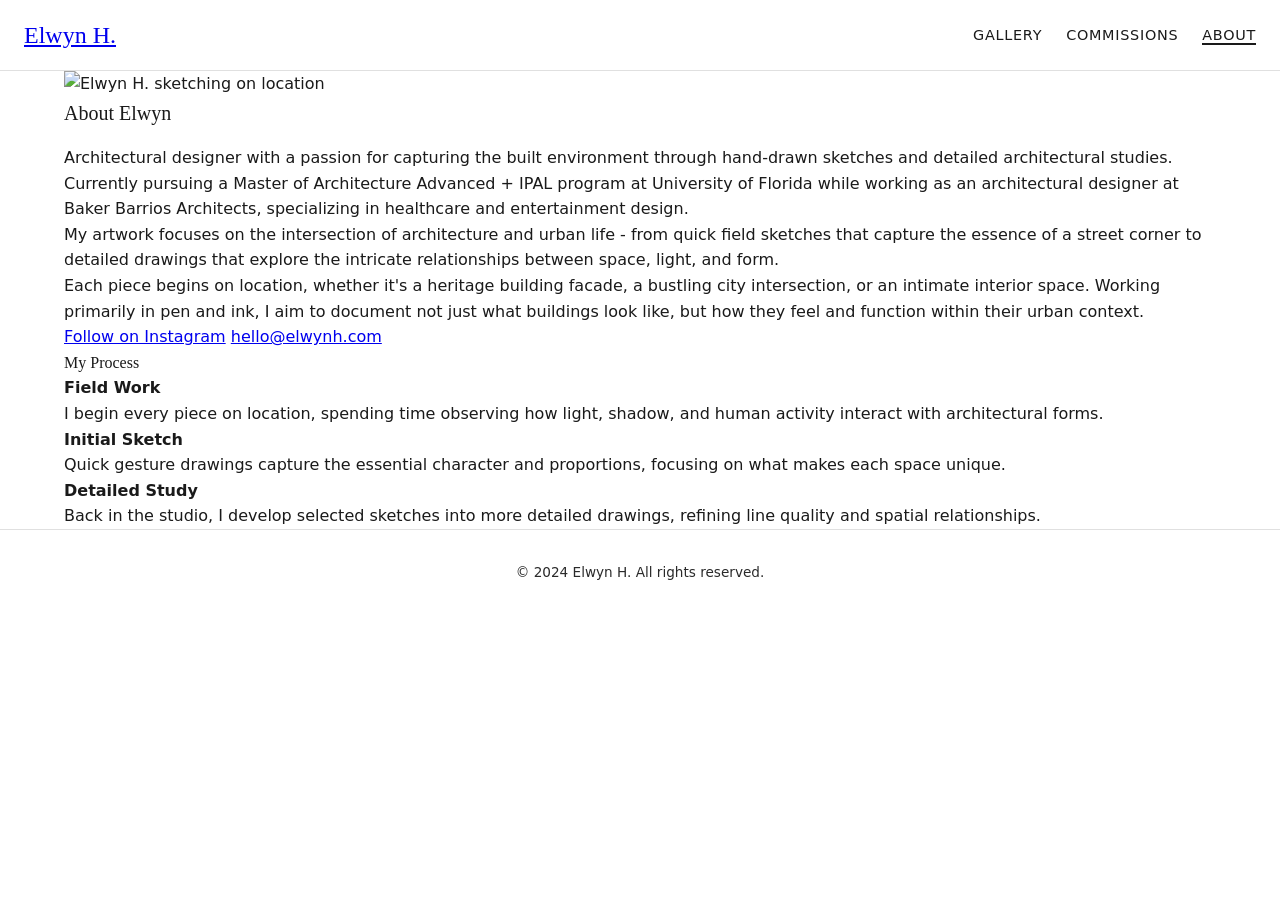
==== about.html @ 4ac6585b "Create about.html" ====
<!DOCTYPE html>
<html lang="en">
<head>
    <meta charset="UTF-8">
    <meta name="viewport" content="width=device-width, initial-scale=1.0">
    <title>About - Elwyn H.</title>
    <meta name="description" content="Architectural designer and artist specializing in field sketches and detailed architectural drawings.">
    <link rel="stylesheet" href="css/style.css">
</head>
<body>
    <header>
        <nav>
            <div class="nav-container">
                <div class="logo">
                    <h1><a href="index.html">Elwyn H.</a></h1>
                </div>
                <ul class="nav-menu">
                    <li><a href="index.html">Gallery</a></li>
                    <li><a href="commissions.html">Commissions</a></li>
                    <li><a href="about.html" class="active">About</a></li>
                </ul>
            </div>
        </nav>
    </header>

    <main>
        <section class="about-hero">
            <div class="about-content">
                <div class="about-image">
                    <img src="images/profile/elwyn-profile.jpg" alt="Elwyn H. sketching on location" loading="lazy">
                </div>
                <div class="about-text">
                    <h2>About Elwyn</h2>
                    <p class="intro">Architectural designer with a passion for capturing the built environment through hand-drawn sketches and detailed architectural studies.</p>
                    
                    <p>Currently pursuing a Master of Architecture Advanced + IPAL program at University of Florida while working as an architectural designer at Baker Barrios Architects, specializing in healthcare and entertainment design.</p>
                    
                    <p>My artwork focuses on the intersection of architecture and urban life - from quick field sketches that capture the essence of a street corner to detailed drawings that explore the intricate relationships between space, light, and form.</p>
                    
                    <p>Each piece begins on location, whether it's a heritage building facade, a bustling city intersection, or an intimate interior space. Working primarily in pen and ink, I aim to document not just what buildings look like, but how they feel and function within their urban context.</p>
                    
                    <div class="social-links">
                        <a href="https://instagram.com/elwynh" target="_blank" rel="noopener">Follow on Instagram</a>
                        <a href="mailto:hello@elwynh.com">hello@elwynh.com</a>
                    </div>
                </div>
            </div>
        </section>

        <section class="process-section">
            <div class="process-container">
                <h3>My Process</h3>
                <div class="process-grid">
                    <div class="process-item">
                        <h4>Field Work</h4>
                        <p>I begin every piece on location, spending time observing how light, shadow, and human activity interact with architectural forms.</p>
                    </div>
                    <div class="process-item">
                        <h4>Initial Sketch</h4>
                        <p>Quick gesture drawings capture the essential character and proportions, focusing on what makes each space unique.</p>
                    </div>
                    <div class="process-item">
                        <h4>Detailed Study</h4>
                        <p>Back in the studio, I develop selected sketches into more detailed drawings, refining line quality and spatial relationships.</p>
                    </div>
                </div>
            </div>
        </section>
    </main>

    <footer>
        <p>&copy; 2024 Elwyn H. All rights reserved.</p>
    </footer>
</body>
</html>
---- css/style.css ----
/* Reset and Base Styles */
* {
    margin: 0;
    padding: 0;
    box-sizing: border-box;
}

:root {
    --primary-black: #1a1a1a;
    --soft-black: #2a2a2a;
    --light-gray: #f8f8f8;
    --border-gray: #e0e0e0;
    
    --font-primary: -apple-system, BlinkMacSystemFont, 'Segoe UI', system-ui, sans-serif;
    --font-serif: Georgia, 'Times New Roman', serif;
    
    --spacing-sm: 1rem;
    --spacing-md: 1.5rem;
    --spacing-lg: 2rem;
    --spacing-xl: 3rem;
}

body {
    font-family: var(--font-primary);
    line-height: 1.6;
    color: var(--primary-black);
    background: white;
}

/* Typography */
h1, h2, h3 {
    font-family: var(--font-serif);
    font-weight: normal;
}

h1 { font-size: 1.5rem; }
h2 { font-size: 1.25rem; margin-bottom: var(--spacing-sm); }
h3 { font-size: 1rem; }

/* Navigation */
.nav-container {
    display: flex;
    justify-content: space-between;
    align-items: center;
    padding: var(--spacing-sm) var(--spacing-md);
    border-bottom: 1px solid var(--border-gray);
}

.nav-menu {
    display: flex;
    list-style: none;
    gap: var(--spacing-md);
}

.nav-menu a {
    text-decoration: none;
    color: var(--primary-black);
    font-size: 0.9rem;
    text-transform: uppercase;
    letter-spacing: 0.05em;
}

.nav-menu a:hover,
.nav-menu a.active {
    border-bottom: 2px solid var(--primary-black);
}

/* Layout */
main {
    max-width: 1200px;
    margin: 0 auto;
    padding: 0 var(--spacing-md);
}

.hero {
    text-align: center;
    padding: var(--spacing-xl) 0;
    border-bottom: 1px solid var(--border-gray);
}

/* Gallery */
.gallery {
    padding: var(--spacing-xl) 0;
}

.artwork-grid {
    display: grid;
    grid-template-columns: 1fr;
    gap: var(--spacing-xl);
}

.artwork-item {
    border: 1px solid var(--border-gray);
    overflow: hidden;
}

.artwork-item img {
    width: 100%;
    height: 300px;
    object-fit: cover;
    display: block;
}

.artwork-details {
    padding: var(--spacing-md);
}

.artwork-type {
    color: var(--soft-black);
    font-size: 0.85rem;
    text-transform: uppercase;
    margin-bottom: var(--spacing-sm);
}

.pricing {
    display: flex;
    gap: var(--spacing-sm);
    margin-top: var(--spacing-md);
}

/* Buttons */
.btn-primary, .btn-secondary {
    padding: 0.5rem var(--spacing-sm);
    border: 2px solid var(--primary-black);
    background: white;
    color: var(--primary-black);
    font-size: 0.85rem;
    cursor: pointer;
    font-family: inherit;
}

.btn-primary:hover {
    background: var(--primary-black);
    color: white;
}

.btn-secondary {
    border-color: var(--soft-black);
    color: var(--soft-black);
}

/* Footer */
footer {
    border-top: 1px solid var(--border-gray);
    padding: var(--spacing-lg);
    text-align: center;
    color: var(--soft-black);
    font-size: 0.85rem;
}

/* Mobile Responsive */
@media (min-width: 768px) {
    .artwork-grid {
        grid-template-columns: repeat(2, 1fr);
    }
}

@media (min-width: 1024px) {
    .artwork-grid {
        grid-template-columns: repeat(3, 1fr);
    }
}
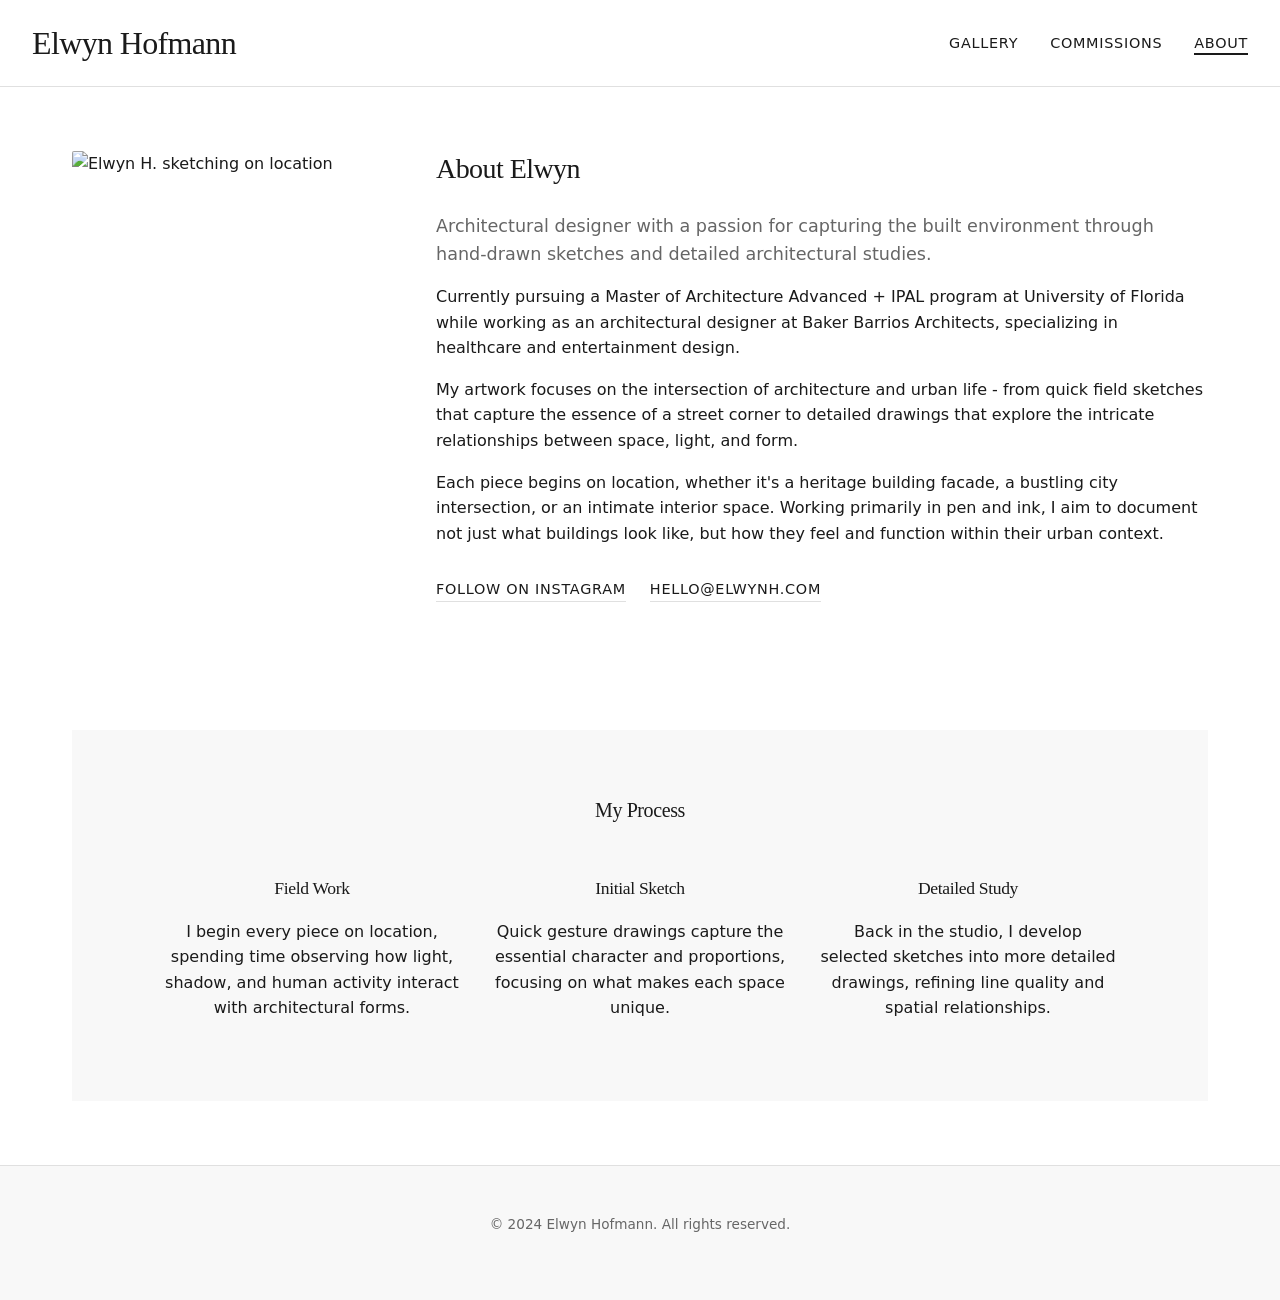
==== commit 32eb6115: "Update about.html" ====
--- a/about.html
+++ b/about.html
@@ -3,7 +3,7 @@
 <head>
     <meta charset="UTF-8">
     <meta name="viewport" content="width=device-width, initial-scale=1.0">
-    <title>About - Elwyn H.</title>
+    <title>About - Elwyn Hofmann</title>
     <meta name="description" content="Architectural designer and artist specializing in field sketches and detailed architectural drawings.">
     <link rel="stylesheet" href="css/style.css">
 </head>
@@ -12,7 +12,7 @@
         <nav>
             <div class="nav-container">
                 <div class="logo">
-                    <h1><a href="index.html">Elwyn H.</a></h1>
+                    <h1><a href="index.html">Elwyn Hofmann</a></h1>
                 </div>
                 <ul class="nav-menu">
                     <li><a href="index.html">Gallery</a></li>
@@ -69,7 +69,7 @@
     </main>
 
     <footer>
-        <p>&copy; 2024 Elwyn H. All rights reserved.</p>
+        <p>&copy; 2024 Elwyn Hofmann. All rights reserved.</p>
     </footer>
 </body>
 </html>
--- a/css/style.css
+++ b/css/style.css
@@ -8,16 +8,25 @@
 :root {
     --primary-black: #1a1a1a;
     --soft-black: #2a2a2a;
+    --medium-gray: #666;
     --light-gray: #f8f8f8;
     --border-gray: #e0e0e0;
+    --accent-hover: #333;
     
     --font-primary: -apple-system, BlinkMacSystemFont, 'Segoe UI', system-ui, sans-serif;
     --font-serif: Georgia, 'Times New Roman', serif;
     
+    --spacing-xs: 0.5rem;
     --spacing-sm: 1rem;
     --spacing-md: 1.5rem;
     --spacing-lg: 2rem;
     --spacing-xl: 3rem;
+    --spacing-xxl: 4rem;
+    
+    --border-radius: 2px;
+    --transition: all 0.2s ease;
+    --shadow: 0 4px 20px rgba(0,0,0,0.1);
+    --shadow-hover: 0 8px 30px rgba(0,0,0,0.15);
 }
 
 body {
@@ -28,14 +37,26 @@
 }
 
 /* Typography */
-h1, h2, h3 {
+h1, h2, h3, h4 {
     font-family: var(--font-serif);
     font-weight: normal;
-}
-
-h1 { font-size: 1.5rem; }
-h2 { font-size: 1.25rem; margin-bottom: var(--spacing-sm); }
-h3 { font-size: 1rem; }
+    letter-spacing: -0.02em;
+}
+
+h1 { font-size: 1.75rem; line-height: 1.2; }
+h2 { font-size: 1.5rem; margin-bottom: var(--spacing-md); line-height: 1.3; }
+h3 { font-size: 1.25rem; margin-bottom: var(--spacing-sm); }
+h4 { font-size: 1.1rem; margin-bottom: var(--spacing-xs); }
+
+p {
+    margin-bottom: var(--spacing-sm);
+}
+
+.intro {
+    font-size: 1.1rem;
+    color: var(--medium-gray);
+    font-weight: 400;
+}
 
 /* Navigation */
 .nav-container {
@@ -44,12 +65,18 @@
     align-items: center;
     padding: var(--spacing-sm) var(--spacing-md);
     border-bottom: 1px solid var(--border-gray);
+    background: white;
+}
+
+.logo a {
+    text-decoration: none;
+    color: var(--primary-black);
 }
 
 .nav-menu {
     display: flex;
     list-style: none;
-    gap: var(--spacing-md);
+    gap: var(--spacing-lg);
 }
 
 .nav-menu a {
@@ -58,11 +85,14 @@
     font-size: 0.9rem;
     text-transform: uppercase;
     letter-spacing: 0.05em;
+    transition: var(--transition);
+    border-bottom: 2px solid transparent;
+    padding-bottom: 2px;
 }
 
 .nav-menu a:hover,
 .nav-menu a.active {
-    border-bottom: 2px solid var(--primary-black);
+    border-bottom-color: var(--primary-black);
 }
 
 /* Layout */
@@ -72,15 +102,23 @@
     padding: 0 var(--spacing-md);
 }
 
-.hero {
+/* Hero Sections */
+.hero, .page-hero {
     text-align: center;
-    padding: var(--spacing-xl) 0;
+    padding: var(--spacing-xxl) 0;
     border-bottom: 1px solid var(--border-gray);
+}
+
+.hero p, .page-hero p {
+    color: var(--medium-gray);
+    max-width: 600px;
+    margin: var(--spacing-md) auto 0;
+    font-size: 1.05rem;
 }
 
 /* Gallery */
 .gallery {
-    padding: var(--spacing-xl) 0;
+    padding: var(--spacing-xxl) 0;
 }
 
 .artwork-grid {
@@ -91,7 +129,15 @@
 
 .artwork-item {
     border: 1px solid var(--border-gray);
+    border-radius: var(--border-radius);
     overflow: hidden;
+    transition: var(--transition);
+    background: white;
+}
+
+.artwork-item:hover {
+    box-shadow: var(--shadow-hover);
+    transform: translateY(-2px);
 }
 
 .artwork-item img {
@@ -106,9 +152,10 @@
 }
 
 .artwork-type {
-    color: var(--soft-black);
+    color: var(--medium-gray);
     font-size: 0.85rem;
     text-transform: uppercase;
+    letter-spacing: 0.05em;
     margin-bottom: var(--spacing-sm);
 }
 
@@ -118,15 +165,251 @@
     margin-top: var(--spacing-md);
 }
 
+/* About Page */
+.about-hero {
+    padding: var(--spacing-xxl) 0;
+}
+
+.about-content {
+    display: grid;
+    gap: var(--spacing-xl);
+    align-items: start;
+}
+
+.about-image img {
+    width: 100%;
+    height: 400px;
+    object-fit: cover;
+    border-radius: var(--border-radius);
+}
+
+.social-links {
+    margin-top: var(--spacing-lg);
+    display: flex;
+    gap: var(--spacing-md);
+}
+
+.social-links a {
+    color: var(--primary-black);
+    text-decoration: none;
+    font-size: 0.9rem;
+    text-transform: uppercase;
+    letter-spacing: 0.05em;
+    border-bottom: 1px solid var(--border-gray);
+    transition: var(--transition);
+}
+
+.social-links a:hover {
+    border-bottom-color: var(--primary-black);
+}
+
+/* Process Section */
+.process-section {
+    padding: var(--spacing-xxl) 0;
+    background: var(--light-gray);
+    margin-top: var(--spacing-xxl);
+}
+
+.process-container {
+    max-width: 1000px;
+    margin: 0 auto;
+    padding: 0 var(--spacing-md);
+    text-align: center;
+}
+
+.process-grid {
+    display: grid;
+    gap: var(--spacing-lg);
+    margin-top: var(--spacing-xl);
+}
+
+.process-item h4 {
+    color: var(--primary-black);
+    margin-bottom: var(--spacing-sm);
+}
+
+/* Services Section */
+.services-section {
+    padding: var(--spacing-xxl) 0;
+}
+
+.services-grid {
+    display: grid;
+    gap: var(--spacing-xl);
+    margin-top: var(--spacing-xl);
+}
+
+.service-card {
+    border: 1px solid var(--border-gray);
+    border-radius: var(--border-radius);
+    padding: var(--spacing-lg);
+    transition: var(--transition);
+}
+
+.service-card:hover {
+    box-shadow: var(--shadow);
+}
+
+.service-description {
+    color: var(--medium-gray);
+    margin-bottom: var(--spacing-md);
+}
+
+.service-features {
+    list-style: none;
+    margin: var(--spacing-md) 0;
+}
+
+.service-features li {
+    padding: var(--spacing-xs) 0;
+    color: var(--medium-gray);
+    font-size: 0.9rem;
+}
+
+.service-features li::before {
+    content: "•";
+    color: var(--primary-black);
+    margin-right: var(--spacing-xs);
+}
+
+.price-range {
+    font-size: 1.1rem;
+    font-weight: 600;
+    color: var(--primary-black);
+    margin-top: var(--spacing-md);
+}
+
+/* Timeline */
+.process-timeline {
+    padding: var(--spacing-xxl) 0;
+    background: var(--light-gray);
+}
+
+.process-timeline h3 {
+    text-align: center;
+    margin-bottom: var(--spacing-xl);
+}
+
+.timeline {
+    max-width: 800px;
+    margin: 0 auto;
+}
+
+.timeline-item {
+    display: grid;
+    grid-template-columns: auto 1fr;
+    gap: var(--spacing-md);
+    margin-bottom: var(--spacing-lg);
+}
+
+.timeline-number {
+    width: 40px;
+    height: 40px;
+    background: var(--primary-black);
+    color: white;
+    border-radius: 50%;
+    display: flex;
+    align-items: center;
+    justify-content: center;
+    font-weight: 600;
+    flex-shrink: 0;
+}
+
+.timeline-content h4 {
+    margin-bottom: var(--spacing-xs);
+}
+
+.timeline-content p {
+    color: var(--medium-gray);
+    margin: 0;
+}
+
+/* Forms */
+.commission-form-section {
+    padding: var(--spacing-xxl) 0;
+}
+
+.form-container {
+    max-width: 600px;
+    margin: 0 auto;
+}
+
+.commission-form {
+    margin-top: var(--spacing-xl);
+}
+
+.form-row {
+    display: grid;
+    gap: var(--spacing-md);
+}
+
+.form-group {
+    margin-bottom: var(--spacing-md);
+}
+
+.form-group label {
+    display: block;
+    margin-bottom: var(--spacing-xs);
+    font-weight: 500;
+    color: var(--primary-black);
+    font-size: 0.9rem;
+    text-transform: uppercase;
+    letter-spacing: 0.05em;
+}
+
+.form-group input,
+.form-group select,
+.form-group textarea {
+    width: 100%;
+    padding: var(--spacing-sm);
+    border: 1px solid var(--border-gray);
+    border-radius: var(--border-radius);
+    font-family: inherit;
+    font-size: 1rem;
+    transition: var(--transition);
+}
+
+.form-group input:focus,
+.form-group select:focus,
+.form-group textarea:focus {
+    outline: none;
+    border-color: var(--primary-black);
+}
+
+.form-group textarea {
+    resize: vertical;
+    min-height: 120px;
+}
+
+.success-message {
+    background: var(--light-gray);
+    padding: var(--spacing-lg);
+    border-radius: var(--border-radius);
+    border: 1px solid var(--border-gray);
+    text-align: center;
+}
+
+.success-message h3 {
+    color: var(--primary-black);
+    margin-bottom: var(--spacing-sm);
+}
+
 /* Buttons */
 .btn-primary, .btn-secondary {
-    padding: 0.5rem var(--spacing-sm);
+    padding: var(--spacing-sm) var(--spacing-md);
     border: 2px solid var(--primary-black);
     background: white;
     color: var(--primary-black);
     font-size: 0.85rem;
+    text-transform: uppercase;
+    letter-spacing: 0.05em;
     cursor: pointer;
+    transition: var(--transition);
     font-family: inherit;
+    border-radius: var(--border-radius);
+    text-decoration: none;
+    display: inline-block;
+    text-align: center;
 }
 
 .btn-primary:hover {
@@ -135,28 +418,92 @@
 }
 
 .btn-secondary {
-    border-color: var(--soft-black);
-    color: var(--soft-black);
+    border-color: var(--medium-gray);
+    color: var(--medium-gray);
+}
+
+.btn-secondary:hover {
+    background: var(--medium-gray);
+    color: white;
+}
+
+.btn-large {
+    padding: var(--spacing-md) var(--spacing-lg);
+    font-size: 0.9rem;
+    width: 100%;
+    margin-top: var(--spacing-md);
 }
 
 /* Footer */
 footer {
     border-top: 1px solid var(--border-gray);
-    padding: var(--spacing-lg);
+    padding: var(--spacing-xl) var(--spacing-md);
     text-align: center;
-    color: var(--soft-black);
+    color: var(--medium-gray);
     font-size: 0.85rem;
-}
-
-/* Mobile Responsive */
+    background: var(--light-gray);
+    margin-top: var(--spacing-xxl);
+}
+
+/* Mobile Navigation */
+@media (max-width: 767px) {
+    .nav-menu {
+        gap: var(--spacing-md);
+    }
+    
+    .nav-menu a {
+        font-size: 0.8rem;
+    }
+    
+    h1 { font-size: 1.5rem; }
+    h2 { font-size: 1.25rem; }
+}
+
+/* Tablet and Desktop */
 @media (min-width: 768px) {
+    .nav-container {
+        padding: var(--spacing-md) var(--spacing-lg);
+    }
+    
+    main {
+        padding: 0 var(--spacing-lg);
+    }
+    
     .artwork-grid {
         grid-template-columns: repeat(2, 1fr);
     }
+    
+    .about-content {
+        grid-template-columns: 300px 1fr;
+        gap: var(--spacing-xxl);
+    }
+    
+    .services-grid {
+        grid-template-columns: repeat(2, 1fr);
+    }
+    
+    .process-grid {
+        grid-template-columns: repeat(3, 1fr);
+    }
+    
+    .form-row {
+        grid-template-columns: 1fr 1fr;
+    }
+    
+    h1 { font-size: 2rem; }
+    h2 { font-size: 1.75rem; }
 }
 
 @media (min-width: 1024px) {
     .artwork-grid {
         grid-template-columns: repeat(3, 1fr);
     }
-}
+    
+    .services-grid {
+        grid-template-columns: repeat(3, 1fr);
+    }
+    
+    .artwork-item img {
+        height: 350px;
+    }
+}
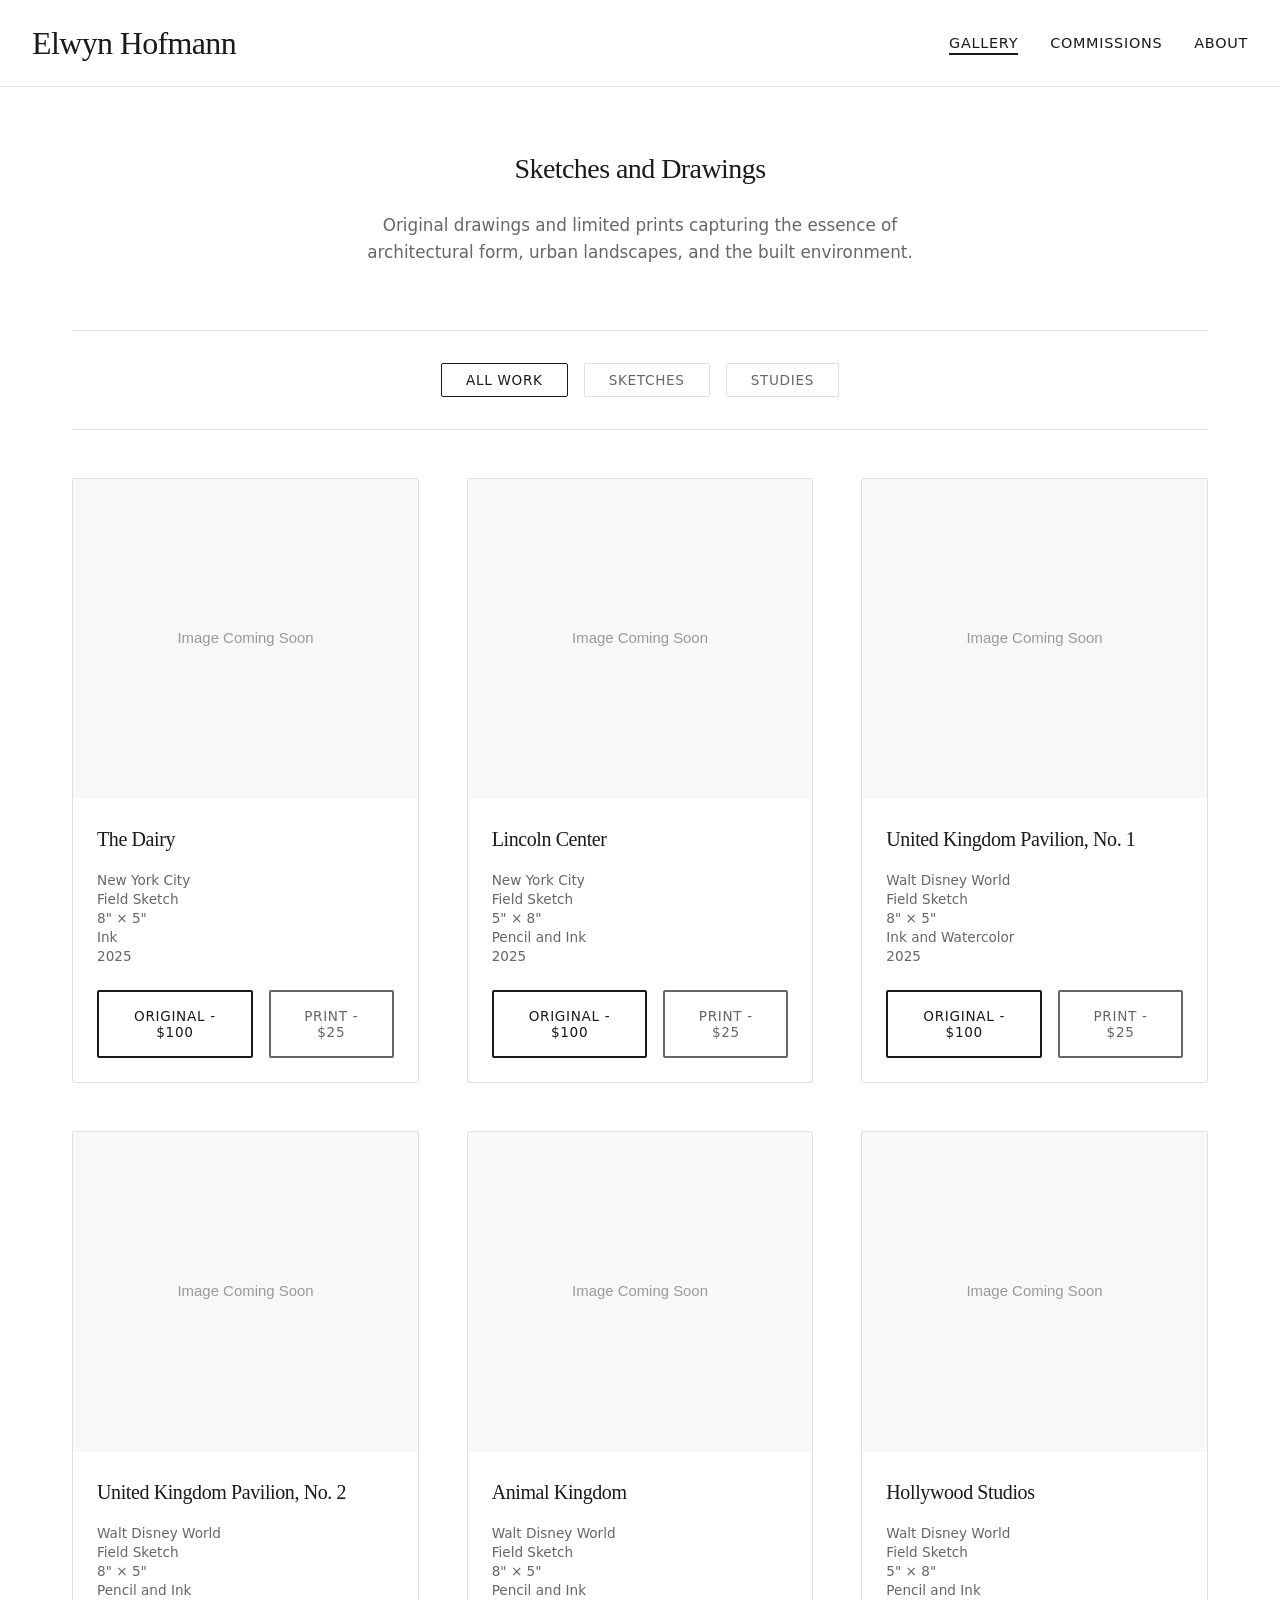
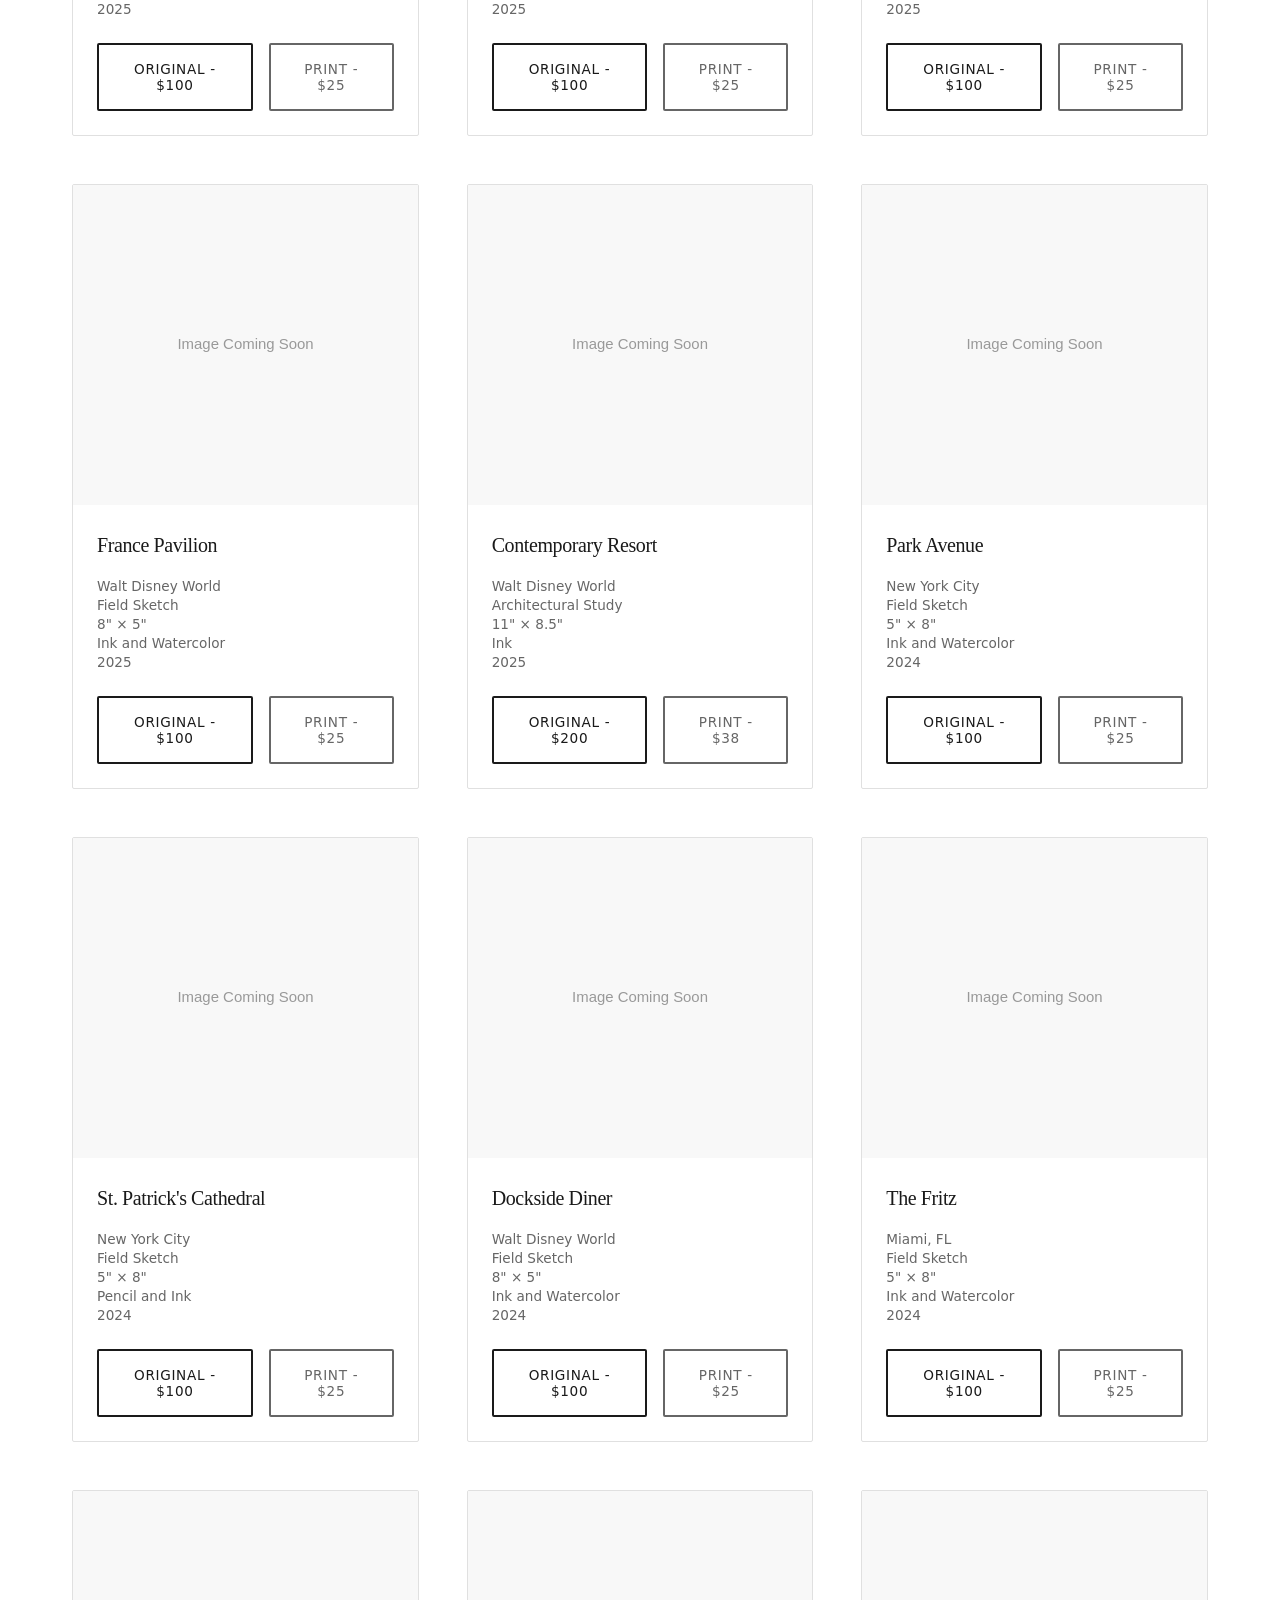
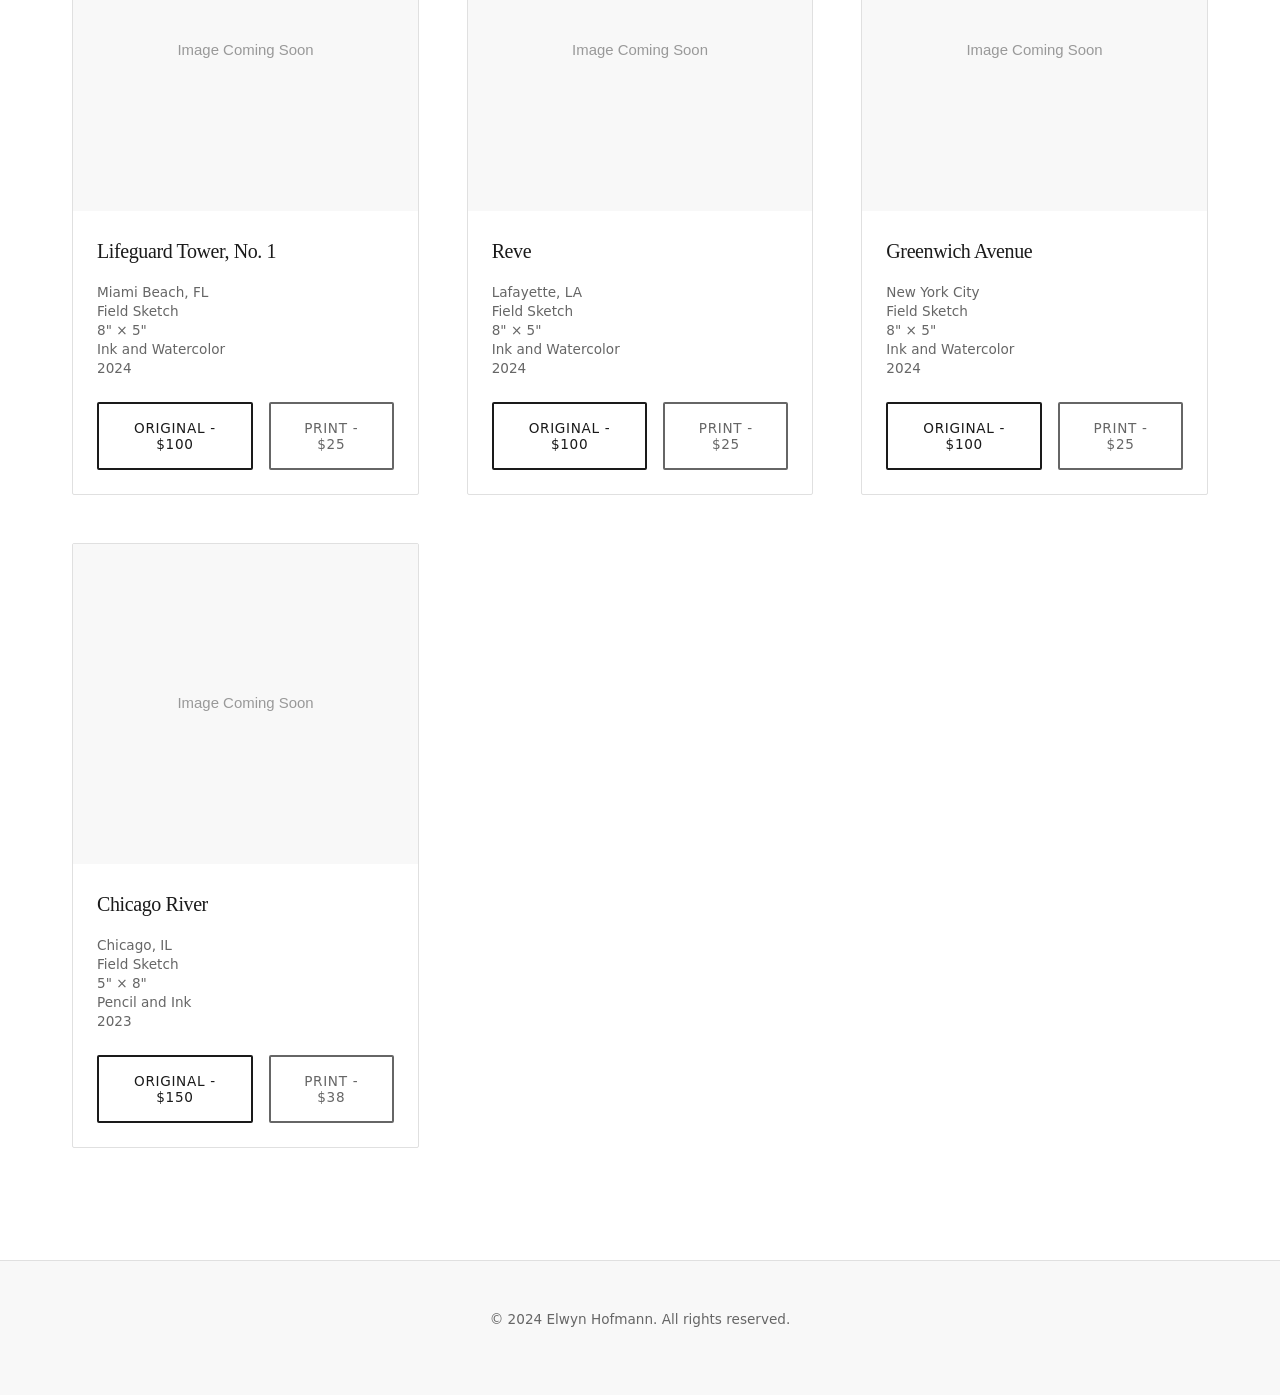
==== commit d5f20d0c: "Update about.html" ====
--- a/about.html
+++ b/about.html
@@ -3,8 +3,8 @@
 <head>
     <meta charset="UTF-8">
     <meta name="viewport" content="width=device-width, initial-scale=1.0">
-    <title>About - Elwyn Hofmann</title>
-    <meta name="description" content="Architectural designer and artist specializing in field sketches and detailed architectural drawings.">
+    <title>Elwyn Hofmann - Architectural Art & Sketches</title>
+    <meta name="description" content="Original architectural sketches and detailed drawings. Field sketches, commissioned work, and limited prints.">
     <link rel="stylesheet" href="css/style.css">
 </head>
 <body>
@@ -15,53 +15,449 @@
                     <h1><a href="index.html">Elwyn Hofmann</a></h1>
                 </div>
                 <ul class="nav-menu">
-                    <li><a href="index.html">Gallery</a></li>
+                    <li><a href="index.html" class="active">Gallery</a></li>
                     <li><a href="commissions.html">Commissions</a></li>
-                    <li><a href="about.html" class="active">About</a></li>
+                    <li><a href="about.html">About</a></li>
                 </ul>
             </div>
         </nav>
     </header>
 
     <main>
-        <section class="about-hero">
-            <div class="about-content">
-                <div class="about-image">
-                    <img src="images/profile/elwyn-profile.jpg" alt="Elwyn H. sketching on location" loading="lazy">
-                </div>
-                <div class="about-text">
-                    <h2>About Elwyn</h2>
-                    <p class="intro">Architectural designer with a passion for capturing the built environment through hand-drawn sketches and detailed architectural studies.</p>
-                    
-                    <p>Currently pursuing a Master of Architecture Advanced + IPAL program at University of Florida while working as an architectural designer at Baker Barrios Architects, specializing in healthcare and entertainment design.</p>
-                    
-                    <p>My artwork focuses on the intersection of architecture and urban life - from quick field sketches that capture the essence of a street corner to detailed drawings that explore the intricate relationships between space, light, and form.</p>
-                    
-                    <p>Each piece begins on location, whether it's a heritage building facade, a bustling city intersection, or an intimate interior space. Working primarily in pen and ink, I aim to document not just what buildings look like, but how they feel and function within their urban context.</p>
-                    
-                    <div class="social-links">
-                        <a href="https://instagram.com/elwynh" target="_blank" rel="noopener">Follow on Instagram</a>
-                        <a href="mailto:hello@elwynh.com">hello@elwynh.com</a>
-                    </div>
-                </div>
+        <section class="hero">
+            <h2>Sketches and Drawings</h2>
+            <p>Original drawings and limited prints capturing the essence of architectural form, urban landscapes, and the built environment.</p>
+        </section>
+
+        <section class="gallery-filters">
+            <div class="filter-controls">
+                <button class="filter-btn active" data-filter="all">All Work</button>
+                <button class="filter-btn" data-filter="sketches">Sketches</button>
+                <button class="filter-btn" data-filter="studies">Studies</button>
             </div>
         </section>
 
-        <section class="process-section">
-            <div class="process-container">
-                <h3>My Process</h3>
-                <div class="process-grid">
-                    <div class="process-item">
-                        <h4>Field Work</h4>
-                        <p>I begin every piece on location, spending time observing how light, shadow, and human activity interact with architectural forms.</p>
-                    </div>
-                    <div class="process-item">
-                        <h4>Initial Sketch</h4>
-                        <p>Quick gesture drawings capture the essential character and proportions, focusing on what makes each space unique.</p>
-                    </div>
-                    <div class="process-item">
-                        <h4>Detailed Study</h4>
-                        <p>Back in the studio, I develop selected sketches into more detailed drawings, refining line quality and spatial relationships.</p>
+        <section class="gallery">
+            <div class="artwork-grid">
+                <!-- 2025 ARTWORK (MOST RECENT) -->
+                
+                <!-- The Dairy -->
+                <div class="artwork-item" data-category="sketches">
+                    <div class="image-container">
+                        <img src="images/artwork/thumbs/the-dairy-thumb.jpg" 
+                             alt="The Dairy building sketch from New York City" 
+                             loading="lazy" 
+                             data-title="The Dairy" 
+                             data-info="New York City • Field Sketch • 8&quot; × 5&quot; • Ink • 2025"
+                             data-full-image="images/artwork/full/the-dairy-full.jpg">
+                    </div>
+                    <div class="artwork-details">
+                        <div class="artwork-header">
+                            <h3>The Dairy</h3>
+                        </div>
+                        <p class="artwork-info">New York City<br>Field Sketch<br>8" × 5"<br>Ink<br>2025</p>
+                        <div class="pricing">
+                            <button class="btn-primary" data-price-id="price_dairy_original" data-amount="10000">
+                                Original - $100
+                            </button>
+                            <button class="btn-secondary" data-price-id="price_dairy_print" data-amount="2500">
+                                Print - $25
+                            </button>
+                        </div>
+                    </div>
+                </div>
+
+                <!-- Lincoln Center -->
+                <div class="artwork-item" data-category="sketches">
+                    <div class="image-container">
+                        <img src="images/artwork/thumbs/lincoln-center-thumb.jpg" 
+                             alt="Lincoln Center architectural sketch from New York City" 
+                             loading="lazy" 
+                             data-title="Lincoln Center" 
+                             data-info="New York City • Field Sketch • 5&quot; × 8&quot; • Pencil and Ink • 2025"
+                             data-full-image="images/artwork/full/lincoln-center-full.jpg">
+                    </div>
+                    <div class="artwork-details">
+                        <div class="artwork-header">
+                            <h3>Lincoln Center</h3>
+                        </div>
+                        <p class="artwork-info">New York City<br>Field Sketch<br>5" × 8"<br>Pencil and Ink<br>2025</p>
+                        <div class="pricing">
+                            <button class="btn-primary" data-price-id="price_lincoln_original" data-amount="10000">
+                                Original - $100
+                            </button>
+                            <button class="btn-secondary" data-price-id="price_lincoln_print" data-amount="2500">
+                                Print - $25
+                            </button>
+                        </div>
+                    </div>
+                </div>
+
+                <!-- United Kingdom Pavilion, No. 1 -->
+                <div class="artwork-item" data-category="sketches">
+                    <div class="image-container">
+                        <img src="images/artwork/thumbs/uk-pavilion-1-thumb.jpg" 
+                             alt="United Kingdom Pavilion sketch No. 1 from Walt Disney World EPCOT" 
+                             loading="lazy" 
+                             data-title="United Kingdom Pavilion, No. 1" 
+                             data-info="Walt Disney World • Field Sketch • 8&quot; × 5&quot; • Ink and Watercolor • 2025"
+                             data-full-image="images/artwork/full/uk-pavilion-1-full.jpg">
+                    </div>
+                    <div class="artwork-details">
+                        <div class="artwork-header">
+                            <h3>United Kingdom Pavilion, No. 1</h3>
+                        </div>
+                        <p class="artwork-info">Walt Disney World<br>Field Sketch<br>8" × 5"<br>Ink and Watercolor<br>2025</p>
+                        <div class="pricing">
+                            <button class="btn-primary" data-price-id="price_uk1_original" data-amount="10000">
+                                Original - $100
+                            </button>
+                            <button class="btn-secondary" data-price-id="price_uk1_print" data-amount="2500">
+                                Print - $25
+                            </button>
+                        </div>
+                    </div>
+                </div>
+
+                <!-- United Kingdom Pavilion, No. 2 -->
+                <div class="artwork-item" data-category="sketches">
+                    <div class="image-container">
+                        <img src="images/artwork/thumbs/uk-pavilion-2-thumb.jpg" 
+                             alt="United Kingdom Pavilion sketch No. 2 from Walt Disney World EPCOT" 
+                             loading="lazy" 
+                             data-title="United Kingdom Pavilion, No. 2" 
+                             data-info="Walt Disney World • Field Sketch • 8&quot; × 5&quot; • Pencil and Ink • 2025"
+                             data-full-image="images/artwork/full/uk-pavilion-2-full.jpg">
+                    </div>
+                    <div class="artwork-details">
+                        <div class="artwork-header">
+                            <h3>United Kingdom Pavilion, No. 2</h3>
+                        </div>
+                        <p class="artwork-info">Walt Disney World<br>Field Sketch<br>8" × 5"<br>Pencil and Ink<br>2025</p>
+                        <div class="pricing">
+                            <button class="btn-primary" data-price-id="price_uk2_original" data-amount="10000">
+                                Original - $100
+                            </button>
+                            <button class="btn-secondary" data-price-id="price_uk2_print" data-amount="2500">
+                                Print - $25
+                            </button>
+                        </div>
+                    </div>
+                </div>
+
+                <!-- Animal Kingdom -->
+                <div class="artwork-item" data-category="sketches">
+                    <div class="image-container">
+                        <img src="images/artwork/thumbs/animal-kingdom-thumb.jpg" 
+                             alt="Animal Kingdom sketch from Walt Disney World" 
+                             loading="lazy" 
+                             data-title="Animal Kingdom" 
+                             data-info="Walt Disney World • Field Sketch • 8&quot; × 5&quot; • Pencil and Ink • 2025"
+                             data-full-image="images/artwork/full/animal-kingdom-full.jpg">
+                    </div>
+                    <div class="artwork-details">
+                        <div class="artwork-header">
+                            <h3>Animal Kingdom</h3>
+                        </div>
+                        <p class="artwork-info">Walt Disney World<br>Field Sketch<br>8" × 5"<br>Pencil and Ink<br>2025</p>
+                        <div class="pricing">
+                            <button class="btn-primary" data-price-id="price_animal_kingdom_original" data-amount="10000">
+                                Original - $100
+                            </button>
+                            <button class="btn-secondary" data-price-id="price_animal_kingdom_print" data-amount="2500">
+                                Print - $25
+                            </button>
+                        </div>
+                    </div>
+                </div>
+
+                <!-- Hollywood Studios -->
+                <div class="artwork-item" data-category="sketches">
+                    <div class="image-container">
+                        <img src="images/artwork/thumbs/hollywood-studios-thumb.jpg" 
+                             alt="Hollywood Studios sketch from Walt Disney World" 
+                             loading="lazy" 
+                             data-title="Hollywood Studios" 
+                             data-info="Walt Disney World • Field Sketch • 5&quot; × 8&quot; • Pencil and Ink • 2025"
+                             data-full-image="images/artwork/full/hollywood-studios-full.jpg">
+                    </div>
+                    <div class="artwork-details">
+                        <div class="artwork-header">
+                            <h3>Hollywood Studios</h3>
+                        </div>
+                        <p class="artwork-info">Walt Disney World<br>Field Sketch<br>5" × 8"<br>Pencil and Ink<br>2025</p>
+                        <div class="pricing">
+                            <button class="btn-primary" data-price-id="price_hollywood_original" data-amount="10000">
+                                Original - $100
+                            </button>
+                            <button class="btn-secondary" data-price-id="price_hollywood_print" data-amount="2500">
+                                Print - $25
+                            </button>
+                        </div>
+                    </div>
+                </div>
+
+                <!-- France Pavilion -->
+                <div class="artwork-item" data-category="sketches">
+                    <div class="image-container">
+                        <img src="images/artwork/thumbs/france-pavilion-thumb.jpg" 
+                             alt="France Pavilion sketch from Walt Disney World EPCOT" 
+                             loading="lazy" 
+                             data-title="France Pavilion" 
+                             data-info="Walt Disney World • Field Sketch • 8&quot; × 5&quot; • Ink and Watercolor • 2025"
+                             data-full-image="images/artwork/full/france-pavilion-full.jpg">
+                    </div>
+                    <div class="artwork-details">
+                        <div class="artwork-header">
+                            <h3>France Pavilion</h3>
+                        </div>
+                        <p class="artwork-info">Walt Disney World<br>Field Sketch<br>8" × 5"<br>Ink and Watercolor<br>2025</p>
+                        <div class="pricing">
+                            <button class="btn-primary" data-price-id="price_france_original" data-amount="10000">
+                                Original - $100
+                            </button>
+                            <button class="btn-secondary" data-price-id="price_france_print" data-amount="2500">
+                                Print - $25
+                            </button>
+                        </div>
+                    </div>
+                </div>
+
+                <!-- Contemporary Resort -->
+                <div class="artwork-item" data-category="studies">
+                    <div class="image-container">
+                        <img src="images/artwork/thumbs/contemporary-resort-thumb.jpg" 
+                             alt="Contemporary Resort architectural study from Walt Disney World" 
+                             loading="lazy" 
+                             data-title="Contemporary Resort" 
+                             data-info="Walt Disney World • Architectural Study • 11&quot; × 8.5&quot; • Ink • 2025"
+                             data-full-image="images/artwork/full/contemporary-resort-full.jpg">
+                    </div>
+                    <div class="artwork-details">
+                        <div class="artwork-header">
+                            <h3>Contemporary Resort</h3>
+                        </div>
+                        <p class="artwork-info">Walt Disney World<br>Architectural Study<br>11" × 8.5"<br>Ink<br>2025</p>
+                        <div class="pricing">
+                            <button class="btn-primary" data-price-id="price_contemporary_original" data-amount="20000">
+                                Original - $200
+                            </button>
+                            <button class="btn-secondary" data-price-id="price_contemporary_print" data-amount="3800">
+                                Print - $38
+                            </button>
+                        </div>
+                    </div>
+                </div>
+
+                <!-- 2024 ARTWORK -->
+                
+                <!-- Park Avenue -->
+                <div class="artwork-item" data-category="sketches">
+                    <div class="image-container">
+                        <img src="images/artwork/thumbs/park-avenue-thumb.jpg" 
+                             alt="Park Avenue street scene sketch from New York City" 
+                             loading="lazy" 
+                             data-title="Park Avenue" 
+                             data-info="New York City • Field Sketch • 5&quot; × 8&quot; • Ink and Watercolor • 2024"
+                             data-full-image="images/artwork/full/park-avenue-full.jpg">
+                    </div>
+                    <div class="artwork-details">
+                        <div class="artwork-header">
+                            <h3>Park Avenue</h3>
+                        </div>
+                        <p class="artwork-info">New York City<br>Field Sketch<br>5" × 8"<br>Ink and Watercolor<br>2024</p>
+                        <div class="pricing">
+                            <button class="btn-primary" data-price-id="price_park_avenue_original" data-amount="10000">
+                                Original - $100
+                            </button>
+                            <button class="btn-secondary" data-price-id="price_park_avenue_print" data-amount="2500">
+                                Print - $25
+                            </button>
+                        </div>
+                    </div>
+                </div>
+
+                <!-- St. Patrick's Cathedral -->
+                <div class="artwork-item" data-category="sketches">
+                    <div class="image-container">
+                        <img src="images/artwork/thumbs/st-patricks-cathedral-thumb.jpg" 
+                             alt="St. Patrick's Cathedral sketch from New York City" 
+                             loading="lazy" 
+                             data-title="St. Patrick's Cathedral" 
+                             data-info="New York City • Field Sketch • 5&quot; × 8&quot; • Pencil and Ink • 2024"
+                             data-full-image="images/artwork/full/st-patricks-cathedral-full.jpg">
+                    </div>
+                    <div class="artwork-details">
+                        <div class="artwork-header">
+                            <h3>St. Patrick's Cathedral</h3>
+                        </div>
+                        <p class="artwork-info">New York City<br>Field Sketch<br>5" × 8"<br>Pencil and Ink<br>2024</p>
+                        <div class="pricing">
+                            <button class="btn-primary" data-price-id="price_st_patricks_original" data-amount="10000">
+                                Original - $100
+                            </button>
+                            <button class="btn-secondary" data-price-id="price_st_patricks_print" data-amount="2500">
+                                Print - $25
+                            </button>
+                        </div>
+                    </div>
+                </div>
+
+                <!-- Dockside Diner -->
+                <div class="artwork-item" data-category="sketches">
+                    <div class="image-container">
+                        <img src="images/artwork/thumbs/dockside-diner-thumb.jpg" 
+                             alt="Dockside Diner sketch from Walt Disney World" 
+                             loading="lazy" 
+                             data-title="Dockside Diner" 
+                             data-info="Walt Disney World • Field Sketch • 8&quot; × 5&quot; • Ink and Watercolor • 2024"
+                             data-full-image="images/artwork/full/dockside-diner-full.jpg">
+                    </div>
+                    <div class="artwork-details">
+                        <div class="artwork-header">
+                            <h3>Dockside Diner</h3>
+                        </div>
+                        <p class="artwork-info">Walt Disney World<br>Field Sketch<br>8" × 5"<br>Ink and Watercolor<br>2024</p>
+                        <div class="pricing">
+                            <button class="btn-primary" data-price-id="price_dockside_original" data-amount="10000">
+                                Original - $100
+                            </button>
+                            <button class="btn-secondary" data-price-id="price_dockside_print" data-amount="2500">
+                                Print - $25
+                            </button>
+                        </div>
+                    </div>
+                </div>
+
+                <!-- The Fritz -->
+                <div class="artwork-item" data-category="sketches">
+                    <div class="image-container">
+                        <img src="images/artwork/thumbs/the-fritz-thumb.jpg" 
+                             alt="The Fritz building sketch from Miami, Florida" 
+                             loading="lazy" 
+                             data-title="The Fritz" 
+                             data-info="Miami, FL • Field Sketch • 5&quot; × 8&quot; • Ink and Watercolor • 2024"
+                             data-full-image="images/artwork/full/the-fritz-full.jpg">
+                    </div>
+                    <div class="artwork-details">
+                        <div class="artwork-header">
+                            <h3>The Fritz</h3>
+                        </div>
+                        <p class="artwork-info">Miami, FL<br>Field Sketch<br>5" × 8"<br>Ink and Watercolor<br>2024</p>
+                        <div class="pricing">
+                            <button class="btn-primary" data-price-id="price_fritz_original" data-amount="10000">
+                                Original - $100
+                            </button>
+                            <button class="btn-secondary" data-price-id="price_fritz_print" data-amount="2500">
+                                Print - $25
+                            </button>
+                        </div>
+                    </div>
+                </div>
+
+                <!-- Lifeguard Tower, No. 1 -->
+                <div class="artwork-item" data-category="sketches">
+                    <div class="image-container">
+                        <img src="images/artwork/thumbs/lifeguard-tower-1-thumb.jpg" 
+                             alt="Lifeguard Tower No. 1 sketch from Miami Beach, Florida" 
+                             loading="lazy" 
+                             data-title="Lifeguard Tower, No. 1" 
+                             data-info="Miami Beach, FL • Field Sketch • 8&quot; × 5&quot; • Ink and Watercolor • 2024"
+                             data-full-image="images/artwork/full/lifeguard-tower-1-full.jpg">
+                    </div>
+                    <div class="artwork-details">
+                        <div class="artwork-header">
+                            <h3>Lifeguard Tower, No. 1</h3>
+                        </div>
+                        <p class="artwork-info">Miami Beach, FL<br>Field Sketch<br>8" × 5"<br>Ink and Watercolor<br>2024</p>
+                        <div class="pricing">
+                            <button class="btn-primary" data-price-id="price_lifeguard_original" data-amount="10000">
+                                Original - $100
+                            </button>
+                            <button class="btn-secondary" data-price-id="price_lifeguard_print" data-amount="2500">
+                                Print - $25
+                            </button>
+                        </div>
+                    </div>
+                </div>
+
+                <!-- Reve -->
+                <div class="artwork-item" data-category="sketches">
+                    <div class="image-container">
+                        <img src="images/artwork/thumbs/reve-thumb.jpg" 
+                             alt="Reve cafe sketch from Lafayette, Louisiana" 
+                             loading="lazy" 
+                             data-title="Reve" 
+                             data-info="Lafayette, LA • Field Sketch • 8&quot; × 5&quot; • Ink and Watercolor • 2024"
+                             data-full-image="images/artwork/full/reve-full.jpg">
+                    </div>
+                    <div class="artwork-details">
+                        <div class="artwork-header">
+                            <h3>Reve</h3>
+                        </div>
+                        <p class="artwork-info">Lafayette, LA<br>Field Sketch<br>8" × 5"<br>Ink and Watercolor<br>2024</p>
+                        <div class="pricing">
+                            <button class="btn-primary" data-price-id="price_reve_original" data-amount="10000">
+                                Original - $100
+                            </button>
+                            <button class="btn-secondary" data-price-id="price_reve_print" data-amount="2500">
+                                Print - $25
+                            </button>
+                        </div>
+                    </div>
+                </div>
+
+                <!-- Greenwich Avenue -->
+                <div class="artwork-item" data-category="sketches">
+                    <div class="image-container">
+                        <img src="images/artwork/thumbs/greenwich-avenue-thumb.jpg" 
+                             alt="Greenwich Avenue street scene sketch from New York City" 
+                             loading="lazy" 
+                             data-title="Greenwich Avenue" 
+                             data-info="New York City • Field Sketch • 8&quot; × 5&quot; • Ink and Watercolor • 2024"
+                             data-full-image="images/artwork/full/greenwich-avenue-full.jpg">
+                    </div>
+                    <div class="artwork-details">
+                        <div class="artwork-header">
+                            <h3>Greenwich Avenue</h3>
+                        </div>
+                        <p class="artwork-info">New York City<br>Field Sketch<br>8" × 5"<br>Ink and Watercolor<br>2024</p>
+                        <div class="pricing">
+                            <button class="btn-primary" data-price-id="price_greenwich_original" data-amount="10000">
+                                Original - $100
+                            </button>
+                            <button class="btn-secondary" data-price-id="price_greenwich_print" data-amount="2500">
+                                Print - $25
+                            </button>
+                        </div>
+                    </div>
+                </div>
+
+                <!-- 2023 ARTWORK -->
+                
+                <!-- Chicago River -->
+                <div class="artwork-item" data-category="sketches">
+                    <div class="image-container">
+                        <img src="images/artwork/thumbs/chicago-river-thumb.jpg" 
+                             alt="Chicago River architectural sketch from Illinois" 
+                             loading="lazy" 
+                             data-title="Chicago River" 
+                             data-info="Chicago, IL • Field Sketch • 5&quot; × 8&quot; • Pencil and Ink • 2023"
+                             data-full-image="images/artwork/full/chicago-river-full.jpg">
+                    </div>
+                    <div class="artwork-details">
+                        <div class="artwork-header">
+                            <h3>Chicago River</h3>
+                        </div>
+                        <p class="artwork-info">Chicago, IL<br>Field Sketch<br>5" × 8"<br>Pencil and Ink<br>2023</p>
+                        <div class="pricing">
+                            <button class="btn-primary" data-price-id="price_chicago_original" data-amount="15000">
+                                Original - $150
+                            </button>
+                            <button class="btn-secondary" data-price-id="price_chicago_print" data-amount="3800">
+                                Print - $38
+                            </button>
+                        </div>
                     </div>
                 </div>
             </div>
@@ -71,5 +467,14 @@
     <footer>
         <p>&copy; 2024 Elwyn Hofmann. All rights reserved.</p>
     </footer>
+
+    <!-- Lightbox Modal -->
+    <div id="lightbox" class="lightbox">
+        <span class="lightbox-close">&times;</span>
+        <img class="lightbox-content" id="lightbox-image">
+        <div class="lightbox-info" id="lightbox-info"></div>
+    </div>
+
+    <script src="js/main.js"></script>
 </body>
 </html>
--- a/css/style.css
+++ b/css/style.css
@@ -116,9 +116,42 @@
     font-size: 1.05rem;
 }
 
+/* Gallery Filters */
+.gallery-filters {
+    padding: var(--spacing-lg) 0;
+    border-bottom: 1px solid var(--border-gray);
+}
+
+.filter-controls {
+    display: flex;
+    justify-content: center;
+    gap: var(--spacing-sm);
+    flex-wrap: wrap;
+}
+
+.filter-btn {
+    padding: var(--spacing-xs) var(--spacing-md);
+    border: 1px solid var(--border-gray);
+    background: white;
+    color: var(--medium-gray);
+    font-size: 0.85rem;
+    text-transform: uppercase;
+    letter-spacing: 0.05em;
+    cursor: pointer;
+    transition: var(--transition);
+    font-family: inherit;
+    border-radius: var(--border-radius);
+}
+
+.filter-btn:hover,
+.filter-btn.active {
+    border-color: var(--primary-black);
+    color: var(--primary-black);
+}
+
 /* Gallery */
 .gallery {
-    padding: var(--spacing-xxl) 0;
+    padding: var(--spacing-xl) 0;
 }
 
 .artwork-grid {
@@ -131,8 +164,10 @@
     border: 1px solid var(--border-gray);
     border-radius: var(--border-radius);
     overflow: hidden;
-    transition: var(--transition);
+    transition: var(--transition), opacity 0.3s ease, transform 0.3s ease;
     background: white;
+    opacity: 1;
+    transform: scale(1);
 }
 
 .artwork-item:hover {
@@ -140,23 +175,147 @@
     transform: translateY(-2px);
 }
 
+.artwork-item.hidden {
+    display: none;
+}
+
+/* Consistent image size for all artwork */
 .artwork-item img {
     width: 100%;
-    height: 300px;
+    height: 300px; /* Consistent height for all cards */
     object-fit: cover;
     display: block;
+    cursor: pointer;
+    transition: var(--transition);
+    position: relative;
+}
+
+.artwork-item .image-container {
+    position: relative;
+    overflow: hidden;
+}
+
+.artwork-item .image-container:hover img {
+    transform: scale(1.05);
+}
+
+.artwork-item .image-container::after {
+    content: "🔍";
+    position: absolute;
+    top: 50%;
+    left: 50%;
+    transform: translate(-50%, -50%);
+    background: rgba(0, 0, 0, 0.7);
+    color: white;
+    width: 40px;
+    height: 40px;
+    border-radius: 50%;
+    display: flex;
+    align-items: center;
+    justify-content: center;
+    font-size: 16px;
+    opacity: 0;
+    transition: opacity 0.3s ease;
+    pointer-events: none;
+}
+
+.artwork-item .image-container:hover::after {
+    opacity: 1;
 }
 
 .artwork-details {
     padding: var(--spacing-md);
 }
 
-.artwork-type {
+.artwork-header {
+    display: flex;
+    justify-content: space-between;
+    align-items: flex-start;
+    margin-bottom: var(--spacing-sm);
+}
+
+.artwork-header h3 {
+    margin: 0;
+    flex: 1;
+}
+
+.artwork-info {
     color: var(--medium-gray);
     font-size: 0.85rem;
-    text-transform: uppercase;
-    letter-spacing: 0.05em;
-    margin-bottom: var(--spacing-sm);
+    line-height: 1.4;
+    margin-bottom: var(--spacing-md);
+}
+
+/* Lightbox Modal */
+.lightbox {
+    display: none;
+    position: fixed;
+    z-index: 1000;
+    left: 0;
+    top: 0;
+    width: 100%;
+    height: 100%;
+    background-color: rgba(0, 0, 0, 0.9);
+    cursor: pointer;
+}
+
+.lightbox-content {
+    position: relative;
+    margin: auto;
+    display: block;
+    width: 90%;
+    max-width: 900px;
+    max-height: 90%;
+    object-fit: contain;
+    top: 50%;
+    transform: translateY(-50%);
+}
+
+.lightbox-close {
+    position: absolute;
+    top: 20px;
+    right: 35px;
+    color: white;
+    font-size: 40px;
+    font-weight: bold;
+    cursor: pointer;
+    z-index: 1001;
+}
+
+.lightbox-close:hover {
+    color: #ccc;
+}
+
+.lightbox-info {
+    position: absolute;
+    bottom: 20px;
+    left: 20px;
+    color: white;
+    background: rgba(0, 0, 0, 0.7);
+    padding: var(--spacing-sm) var(--spacing-md);
+    border-radius: var(--border-radius);
+    font-size: 0.9rem;
+}
+
+/* Mobile lightbox adjustments */
+@media (max-width: 768px) {
+    .lightbox-content {
+        width: 95%;
+        max-height: 80%;
+    }
+    
+    .lightbox-close {
+        top: 10px;
+        right: 20px;
+        font-size: 30px;
+    }
+    
+    .lightbox-info {
+        bottom: 10px;
+        left: 10px;
+        right: 10px;
+        font-size: 0.8rem;
+    }
 }
 
 .pricing {
@@ -473,11 +632,19 @@
         grid-template-columns: repeat(2, 1fr);
     }
     
+    .artwork-item img {
+        height: 350px; /* Slightly larger on tablet */
+    }
+    
     .about-content {
         grid-template-columns: 300px 1fr;
         gap: var(--spacing-xxl);
     }
     
+    .about-image img {
+        height: 450px; /* 3:4 ratio for profile photo */
+    }
+    
     .services-grid {
         grid-template-columns: repeat(2, 1fr);
     }
@@ -504,6 +671,10 @@
     }
     
     .artwork-item img {
-        height: 350px;
-    }
-}
+        height: 320px; /* Consistent across desktop */
+    }
+    
+    .about-image img {
+        height: 400px; /* 3:4 ratio for profile photo */
+    }
+}
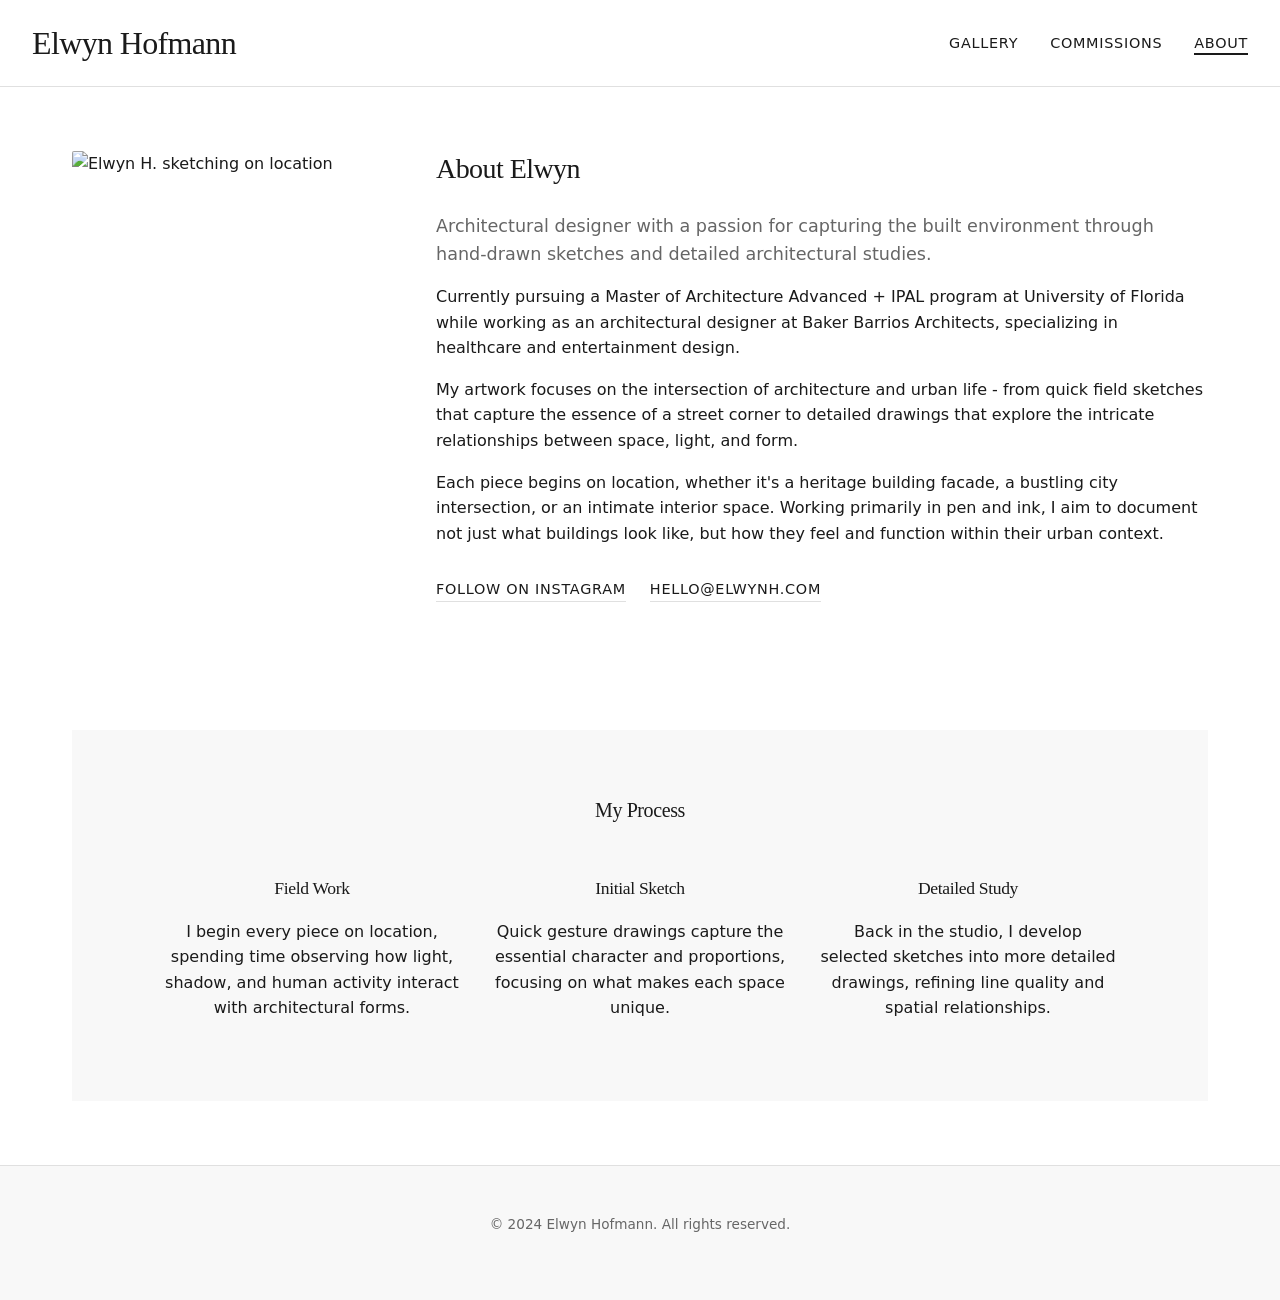
==== commit 83e795a0: "Update about.html" ====
--- a/about.html
+++ b/about.html
@@ -3,8 +3,8 @@
 <head>
     <meta charset="UTF-8">
     <meta name="viewport" content="width=device-width, initial-scale=1.0">
-    <title>Elwyn Hofmann - Architectural Art & Sketches</title>
-    <meta name="description" content="Original architectural sketches and detailed drawings. Field sketches, commissioned work, and limited prints.">
+    <title>About - Elwyn Hofmann</title>
+    <meta name="description" content="Architectural designer and artist specializing in field sketches and detailed architectural drawings.">
     <link rel="stylesheet" href="css/style.css">
 </head>
 <body>
@@ -15,449 +15,53 @@
                     <h1><a href="index.html">Elwyn Hofmann</a></h1>
                 </div>
                 <ul class="nav-menu">
-                    <li><a href="index.html" class="active">Gallery</a></li>
+                    <li><a href="index.html">Gallery</a></li>
                     <li><a href="commissions.html">Commissions</a></li>
-                    <li><a href="about.html">About</a></li>
+                    <li><a href="about.html" class="active">About</a></li>
                 </ul>
             </div>
         </nav>
     </header>
 
     <main>
-        <section class="hero">
-            <h2>Sketches and Drawings</h2>
-            <p>Original drawings and limited prints capturing the essence of architectural form, urban landscapes, and the built environment.</p>
-        </section>
-
-        <section class="gallery-filters">
-            <div class="filter-controls">
-                <button class="filter-btn active" data-filter="all">All Work</button>
-                <button class="filter-btn" data-filter="sketches">Sketches</button>
-                <button class="filter-btn" data-filter="studies">Studies</button>
+        <section class="about-hero">
+            <div class="about-content">
+                <div class="about-image">
+                    <img src="images/profile/elwyn-profile.jpg" alt="Elwyn H. sketching on location" loading="lazy">
+                </div>
+                <div class="about-text">
+                    <h2>About Elwyn</h2>
+                    <p class="intro">Architectural designer with a passion for capturing the built environment through hand-drawn sketches and detailed architectural studies.</p>
+                    
+                    <p>Currently pursuing a Master of Architecture Advanced + IPAL program at University of Florida while working as an architectural designer at Baker Barrios Architects, specializing in healthcare and entertainment design.</p>
+                    
+                    <p>My artwork focuses on the intersection of architecture and urban life - from quick field sketches that capture the essence of a street corner to detailed drawings that explore the intricate relationships between space, light, and form.</p>
+                    
+                    <p>Each piece begins on location, whether it's a heritage building facade, a bustling city intersection, or an intimate interior space. Working primarily in pen and ink, I aim to document not just what buildings look like, but how they feel and function within their urban context.</p>
+                    
+                    <div class="social-links">
+                        <a href="https://instagram.com/elwynh" target="_blank" rel="noopener">Follow on Instagram</a>
+                        <a href="mailto:hello@elwynh.com">hello@elwynh.com</a>
+                    </div>
+                </div>
             </div>
         </section>
 
-        <section class="gallery">
-            <div class="artwork-grid">
-                <!-- 2025 ARTWORK (MOST RECENT) -->
-                
-                <!-- The Dairy -->
-                <div class="artwork-item" data-category="sketches">
-                    <div class="image-container">
-                        <img src="images/artwork/thumbs/the-dairy-thumb.jpg" 
-                             alt="The Dairy building sketch from New York City" 
-                             loading="lazy" 
-                             data-title="The Dairy" 
-                             data-info="New York City • Field Sketch • 8&quot; × 5&quot; • Ink • 2025"
-                             data-full-image="images/artwork/full/the-dairy-full.jpg">
+        <section class="process-section">
+            <div class="process-container">
+                <h3>My Process</h3>
+                <div class="process-grid">
+                    <div class="process-item">
+                        <h4>Field Work</h4>
+                        <p>I begin every piece on location, spending time observing how light, shadow, and human activity interact with architectural forms.</p>
                     </div>
-                    <div class="artwork-details">
-                        <div class="artwork-header">
-                            <h3>The Dairy</h3>
-                        </div>
-                        <p class="artwork-info">New York City<br>Field Sketch<br>8" × 5"<br>Ink<br>2025</p>
-                        <div class="pricing">
-                            <button class="btn-primary" data-price-id="price_dairy_original" data-amount="10000">
-                                Original - $100
-                            </button>
-                            <button class="btn-secondary" data-price-id="price_dairy_print" data-amount="2500">
-                                Print - $25
-                            </button>
-                        </div>
+                    <div class="process-item">
+                        <h4>Initial Sketch</h4>
+                        <p>Quick gesture drawings capture the essential character and proportions, focusing on what makes each space unique.</p>
                     </div>
-                </div>
-
-                <!-- Lincoln Center -->
-                <div class="artwork-item" data-category="sketches">
-                    <div class="image-container">
-                        <img src="images/artwork/thumbs/lincoln-center-thumb.jpg" 
-                             alt="Lincoln Center architectural sketch from New York City" 
-                             loading="lazy" 
-                             data-title="Lincoln Center" 
-                             data-info="New York City • Field Sketch • 5&quot; × 8&quot; • Pencil and Ink • 2025"
-                             data-full-image="images/artwork/full/lincoln-center-full.jpg">
-                    </div>
-                    <div class="artwork-details">
-                        <div class="artwork-header">
-                            <h3>Lincoln Center</h3>
-                        </div>
-                        <p class="artwork-info">New York City<br>Field Sketch<br>5" × 8"<br>Pencil and Ink<br>2025</p>
-                        <div class="pricing">
-                            <button class="btn-primary" data-price-id="price_lincoln_original" data-amount="10000">
-                                Original - $100
-                            </button>
-                            <button class="btn-secondary" data-price-id="price_lincoln_print" data-amount="2500">
-                                Print - $25
-                            </button>
-                        </div>
-                    </div>
-                </div>
-
-                <!-- United Kingdom Pavilion, No. 1 -->
-                <div class="artwork-item" data-category="sketches">
-                    <div class="image-container">
-                        <img src="images/artwork/thumbs/uk-pavilion-1-thumb.jpg" 
-                             alt="United Kingdom Pavilion sketch No. 1 from Walt Disney World EPCOT" 
-                             loading="lazy" 
-                             data-title="United Kingdom Pavilion, No. 1" 
-                             data-info="Walt Disney World • Field Sketch • 8&quot; × 5&quot; • Ink and Watercolor • 2025"
-                             data-full-image="images/artwork/full/uk-pavilion-1-full.jpg">
-                    </div>
-                    <div class="artwork-details">
-                        <div class="artwork-header">
-                            <h3>United Kingdom Pavilion, No. 1</h3>
-                        </div>
-                        <p class="artwork-info">Walt Disney World<br>Field Sketch<br>8" × 5"<br>Ink and Watercolor<br>2025</p>
-                        <div class="pricing">
-                            <button class="btn-primary" data-price-id="price_uk1_original" data-amount="10000">
-                                Original - $100
-                            </button>
-                            <button class="btn-secondary" data-price-id="price_uk1_print" data-amount="2500">
-                                Print - $25
-                            </button>
-                        </div>
-                    </div>
-                </div>
-
-                <!-- United Kingdom Pavilion, No. 2 -->
-                <div class="artwork-item" data-category="sketches">
-                    <div class="image-container">
-                        <img src="images/artwork/thumbs/uk-pavilion-2-thumb.jpg" 
-                             alt="United Kingdom Pavilion sketch No. 2 from Walt Disney World EPCOT" 
-                             loading="lazy" 
-                             data-title="United Kingdom Pavilion, No. 2" 
-                             data-info="Walt Disney World • Field Sketch • 8&quot; × 5&quot; • Pencil and Ink • 2025"
-                             data-full-image="images/artwork/full/uk-pavilion-2-full.jpg">
-                    </div>
-                    <div class="artwork-details">
-                        <div class="artwork-header">
-                            <h3>United Kingdom Pavilion, No. 2</h3>
-                        </div>
-                        <p class="artwork-info">Walt Disney World<br>Field Sketch<br>8" × 5"<br>Pencil and Ink<br>2025</p>
-                        <div class="pricing">
-                            <button class="btn-primary" data-price-id="price_uk2_original" data-amount="10000">
-                                Original - $100
-                            </button>
-                            <button class="btn-secondary" data-price-id="price_uk2_print" data-amount="2500">
-                                Print - $25
-                            </button>
-                        </div>
-                    </div>
-                </div>
-
-                <!-- Animal Kingdom -->
-                <div class="artwork-item" data-category="sketches">
-                    <div class="image-container">
-                        <img src="images/artwork/thumbs/animal-kingdom-thumb.jpg" 
-                             alt="Animal Kingdom sketch from Walt Disney World" 
-                             loading="lazy" 
-                             data-title="Animal Kingdom" 
-                             data-info="Walt Disney World • Field Sketch • 8&quot; × 5&quot; • Pencil and Ink • 2025"
-                             data-full-image="images/artwork/full/animal-kingdom-full.jpg">
-                    </div>
-                    <div class="artwork-details">
-                        <div class="artwork-header">
-                            <h3>Animal Kingdom</h3>
-                        </div>
-                        <p class="artwork-info">Walt Disney World<br>Field Sketch<br>8" × 5"<br>Pencil and Ink<br>2025</p>
-                        <div class="pricing">
-                            <button class="btn-primary" data-price-id="price_animal_kingdom_original" data-amount="10000">
-                                Original - $100
-                            </button>
-                            <button class="btn-secondary" data-price-id="price_animal_kingdom_print" data-amount="2500">
-                                Print - $25
-                            </button>
-                        </div>
-                    </div>
-                </div>
-
-                <!-- Hollywood Studios -->
-                <div class="artwork-item" data-category="sketches">
-                    <div class="image-container">
-                        <img src="images/artwork/thumbs/hollywood-studios-thumb.jpg" 
-                             alt="Hollywood Studios sketch from Walt Disney World" 
-                             loading="lazy" 
-                             data-title="Hollywood Studios" 
-                             data-info="Walt Disney World • Field Sketch • 5&quot; × 8&quot; • Pencil and Ink • 2025"
-                             data-full-image="images/artwork/full/hollywood-studios-full.jpg">
-                    </div>
-                    <div class="artwork-details">
-                        <div class="artwork-header">
-                            <h3>Hollywood Studios</h3>
-                        </div>
-                        <p class="artwork-info">Walt Disney World<br>Field Sketch<br>5" × 8"<br>Pencil and Ink<br>2025</p>
-                        <div class="pricing">
-                            <button class="btn-primary" data-price-id="price_hollywood_original" data-amount="10000">
-                                Original - $100
-                            </button>
-                            <button class="btn-secondary" data-price-id="price_hollywood_print" data-amount="2500">
-                                Print - $25
-                            </button>
-                        </div>
-                    </div>
-                </div>
-
-                <!-- France Pavilion -->
-                <div class="artwork-item" data-category="sketches">
-                    <div class="image-container">
-                        <img src="images/artwork/thumbs/france-pavilion-thumb.jpg" 
-                             alt="France Pavilion sketch from Walt Disney World EPCOT" 
-                             loading="lazy" 
-                             data-title="France Pavilion" 
-                             data-info="Walt Disney World • Field Sketch • 8&quot; × 5&quot; • Ink and Watercolor • 2025"
-                             data-full-image="images/artwork/full/france-pavilion-full.jpg">
-                    </div>
-                    <div class="artwork-details">
-                        <div class="artwork-header">
-                            <h3>France Pavilion</h3>
-                        </div>
-                        <p class="artwork-info">Walt Disney World<br>Field Sketch<br>8" × 5"<br>Ink and Watercolor<br>2025</p>
-                        <div class="pricing">
-                            <button class="btn-primary" data-price-id="price_france_original" data-amount="10000">
-                                Original - $100
-                            </button>
-                            <button class="btn-secondary" data-price-id="price_france_print" data-amount="2500">
-                                Print - $25
-                            </button>
-                        </div>
-                    </div>
-                </div>
-
-                <!-- Contemporary Resort -->
-                <div class="artwork-item" data-category="studies">
-                    <div class="image-container">
-                        <img src="images/artwork/thumbs/contemporary-resort-thumb.jpg" 
-                             alt="Contemporary Resort architectural study from Walt Disney World" 
-                             loading="lazy" 
-                             data-title="Contemporary Resort" 
-                             data-info="Walt Disney World • Architectural Study • 11&quot; × 8.5&quot; • Ink • 2025"
-                             data-full-image="images/artwork/full/contemporary-resort-full.jpg">
-                    </div>
-                    <div class="artwork-details">
-                        <div class="artwork-header">
-                            <h3>Contemporary Resort</h3>
-                        </div>
-                        <p class="artwork-info">Walt Disney World<br>Architectural Study<br>11" × 8.5"<br>Ink<br>2025</p>
-                        <div class="pricing">
-                            <button class="btn-primary" data-price-id="price_contemporary_original" data-amount="20000">
-                                Original - $200
-                            </button>
-                            <button class="btn-secondary" data-price-id="price_contemporary_print" data-amount="3800">
-                                Print - $38
-                            </button>
-                        </div>
-                    </div>
-                </div>
-
-                <!-- 2024 ARTWORK -->
-                
-                <!-- Park Avenue -->
-                <div class="artwork-item" data-category="sketches">
-                    <div class="image-container">
-                        <img src="images/artwork/thumbs/park-avenue-thumb.jpg" 
-                             alt="Park Avenue street scene sketch from New York City" 
-                             loading="lazy" 
-                             data-title="Park Avenue" 
-                             data-info="New York City • Field Sketch • 5&quot; × 8&quot; • Ink and Watercolor • 2024"
-                             data-full-image="images/artwork/full/park-avenue-full.jpg">
-                    </div>
-                    <div class="artwork-details">
-                        <div class="artwork-header">
-                            <h3>Park Avenue</h3>
-                        </div>
-                        <p class="artwork-info">New York City<br>Field Sketch<br>5" × 8"<br>Ink and Watercolor<br>2024</p>
-                        <div class="pricing">
-                            <button class="btn-primary" data-price-id="price_park_avenue_original" data-amount="10000">
-                                Original - $100
-                            </button>
-                            <button class="btn-secondary" data-price-id="price_park_avenue_print" data-amount="2500">
-                                Print - $25
-                            </button>
-                        </div>
-                    </div>
-                </div>
-
-                <!-- St. Patrick's Cathedral -->
-                <div class="artwork-item" data-category="sketches">
-                    <div class="image-container">
-                        <img src="images/artwork/thumbs/st-patricks-cathedral-thumb.jpg" 
-                             alt="St. Patrick's Cathedral sketch from New York City" 
-                             loading="lazy" 
-                             data-title="St. Patrick's Cathedral" 
-                             data-info="New York City • Field Sketch • 5&quot; × 8&quot; • Pencil and Ink • 2024"
-                             data-full-image="images/artwork/full/st-patricks-cathedral-full.jpg">
-                    </div>
-                    <div class="artwork-details">
-                        <div class="artwork-header">
-                            <h3>St. Patrick's Cathedral</h3>
-                        </div>
-                        <p class="artwork-info">New York City<br>Field Sketch<br>5" × 8"<br>Pencil and Ink<br>2024</p>
-                        <div class="pricing">
-                            <button class="btn-primary" data-price-id="price_st_patricks_original" data-amount="10000">
-                                Original - $100
-                            </button>
-                            <button class="btn-secondary" data-price-id="price_st_patricks_print" data-amount="2500">
-                                Print - $25
-                            </button>
-                        </div>
-                    </div>
-                </div>
-
-                <!-- Dockside Diner -->
-                <div class="artwork-item" data-category="sketches">
-                    <div class="image-container">
-                        <img src="images/artwork/thumbs/dockside-diner-thumb.jpg" 
-                             alt="Dockside Diner sketch from Walt Disney World" 
-                             loading="lazy" 
-                             data-title="Dockside Diner" 
-                             data-info="Walt Disney World • Field Sketch • 8&quot; × 5&quot; • Ink and Watercolor • 2024"
-                             data-full-image="images/artwork/full/dockside-diner-full.jpg">
-                    </div>
-                    <div class="artwork-details">
-                        <div class="artwork-header">
-                            <h3>Dockside Diner</h3>
-                        </div>
-                        <p class="artwork-info">Walt Disney World<br>Field Sketch<br>8" × 5"<br>Ink and Watercolor<br>2024</p>
-                        <div class="pricing">
-                            <button class="btn-primary" data-price-id="price_dockside_original" data-amount="10000">
-                                Original - $100
-                            </button>
-                            <button class="btn-secondary" data-price-id="price_dockside_print" data-amount="2500">
-                                Print - $25
-                            </button>
-                        </div>
-                    </div>
-                </div>
-
-                <!-- The Fritz -->
-                <div class="artwork-item" data-category="sketches">
-                    <div class="image-container">
-                        <img src="images/artwork/thumbs/the-fritz-thumb.jpg" 
-                             alt="The Fritz building sketch from Miami, Florida" 
-                             loading="lazy" 
-                             data-title="The Fritz" 
-                             data-info="Miami, FL • Field Sketch • 5&quot; × 8&quot; • Ink and Watercolor • 2024"
-                             data-full-image="images/artwork/full/the-fritz-full.jpg">
-                    </div>
-                    <div class="artwork-details">
-                        <div class="artwork-header">
-                            <h3>The Fritz</h3>
-                        </div>
-                        <p class="artwork-info">Miami, FL<br>Field Sketch<br>5" × 8"<br>Ink and Watercolor<br>2024</p>
-                        <div class="pricing">
-                            <button class="btn-primary" data-price-id="price_fritz_original" data-amount="10000">
-                                Original - $100
-                            </button>
-                            <button class="btn-secondary" data-price-id="price_fritz_print" data-amount="2500">
-                                Print - $25
-                            </button>
-                        </div>
-                    </div>
-                </div>
-
-                <!-- Lifeguard Tower, No. 1 -->
-                <div class="artwork-item" data-category="sketches">
-                    <div class="image-container">
-                        <img src="images/artwork/thumbs/lifeguard-tower-1-thumb.jpg" 
-                             alt="Lifeguard Tower No. 1 sketch from Miami Beach, Florida" 
-                             loading="lazy" 
-                             data-title="Lifeguard Tower, No. 1" 
-                             data-info="Miami Beach, FL • Field Sketch • 8&quot; × 5&quot; • Ink and Watercolor • 2024"
-                             data-full-image="images/artwork/full/lifeguard-tower-1-full.jpg">
-                    </div>
-                    <div class="artwork-details">
-                        <div class="artwork-header">
-                            <h3>Lifeguard Tower, No. 1</h3>
-                        </div>
-                        <p class="artwork-info">Miami Beach, FL<br>Field Sketch<br>8" × 5"<br>Ink and Watercolor<br>2024</p>
-                        <div class="pricing">
-                            <button class="btn-primary" data-price-id="price_lifeguard_original" data-amount="10000">
-                                Original - $100
-                            </button>
-                            <button class="btn-secondary" data-price-id="price_lifeguard_print" data-amount="2500">
-                                Print - $25
-                            </button>
-                        </div>
-                    </div>
-                </div>
-
-                <!-- Reve -->
-                <div class="artwork-item" data-category="sketches">
-                    <div class="image-container">
-                        <img src="images/artwork/thumbs/reve-thumb.jpg" 
-                             alt="Reve cafe sketch from Lafayette, Louisiana" 
-                             loading="lazy" 
-                             data-title="Reve" 
-                             data-info="Lafayette, LA • Field Sketch • 8&quot; × 5&quot; • Ink and Watercolor • 2024"
-                             data-full-image="images/artwork/full/reve-full.jpg">
-                    </div>
-                    <div class="artwork-details">
-                        <div class="artwork-header">
-                            <h3>Reve</h3>
-                        </div>
-                        <p class="artwork-info">Lafayette, LA<br>Field Sketch<br>8" × 5"<br>Ink and Watercolor<br>2024</p>
-                        <div class="pricing">
-                            <button class="btn-primary" data-price-id="price_reve_original" data-amount="10000">
-                                Original - $100
-                            </button>
-                            <button class="btn-secondary" data-price-id="price_reve_print" data-amount="2500">
-                                Print - $25
-                            </button>
-                        </div>
-                    </div>
-                </div>
-
-                <!-- Greenwich Avenue -->
-                <div class="artwork-item" data-category="sketches">
-                    <div class="image-container">
-                        <img src="images/artwork/thumbs/greenwich-avenue-thumb.jpg" 
-                             alt="Greenwich Avenue street scene sketch from New York City" 
-                             loading="lazy" 
-                             data-title="Greenwich Avenue" 
-                             data-info="New York City • Field Sketch • 8&quot; × 5&quot; • Ink and Watercolor • 2024"
-                             data-full-image="images/artwork/full/greenwich-avenue-full.jpg">
-                    </div>
-                    <div class="artwork-details">
-                        <div class="artwork-header">
-                            <h3>Greenwich Avenue</h3>
-                        </div>
-                        <p class="artwork-info">New York City<br>Field Sketch<br>8" × 5"<br>Ink and Watercolor<br>2024</p>
-                        <div class="pricing">
-                            <button class="btn-primary" data-price-id="price_greenwich_original" data-amount="10000">
-                                Original - $100
-                            </button>
-                            <button class="btn-secondary" data-price-id="price_greenwich_print" data-amount="2500">
-                                Print - $25
-                            </button>
-                        </div>
-                    </div>
-                </div>
-
-                <!-- 2023 ARTWORK -->
-                
-                <!-- Chicago River -->
-                <div class="artwork-item" data-category="sketches">
-                    <div class="image-container">
-                        <img src="images/artwork/thumbs/chicago-river-thumb.jpg" 
-                             alt="Chicago River architectural sketch from Illinois" 
-                             loading="lazy" 
-                             data-title="Chicago River" 
-                             data-info="Chicago, IL • Field Sketch • 5&quot; × 8&quot; • Pencil and Ink • 2023"
-                             data-full-image="images/artwork/full/chicago-river-full.jpg">
-                    </div>
-                    <div class="artwork-details">
-                        <div class="artwork-header">
-                            <h3>Chicago River</h3>
-                        </div>
-                        <p class="artwork-info">Chicago, IL<br>Field Sketch<br>5" × 8"<br>Pencil and Ink<br>2023</p>
-                        <div class="pricing">
-                            <button class="btn-primary" data-price-id="price_chicago_original" data-amount="15000">
-                                Original - $150
-                            </button>
-                            <button class="btn-secondary" data-price-id="price_chicago_print" data-amount="3800">
-                                Print - $38
-                            </button>
-                        </div>
+                    <div class="process-item">
+                        <h4>Detailed Study</h4>
+                        <p>Back in the studio, I develop selected sketches into more detailed drawings, refining line quality and spatial relationships.</p>
                     </div>
                 </div>
             </div>
@@ -467,14 +71,5 @@
     <footer>
         <p>&copy; 2024 Elwyn Hofmann. All rights reserved.</p>
     </footer>
-
-    <!-- Lightbox Modal -->
-    <div id="lightbox" class="lightbox">
-        <span class="lightbox-close">&times;</span>
-        <img class="lightbox-content" id="lightbox-image">
-        <div class="lightbox-info" id="lightbox-info"></div>
-    </div>
-
-    <script src="js/main.js"></script>
 </body>
 </html>
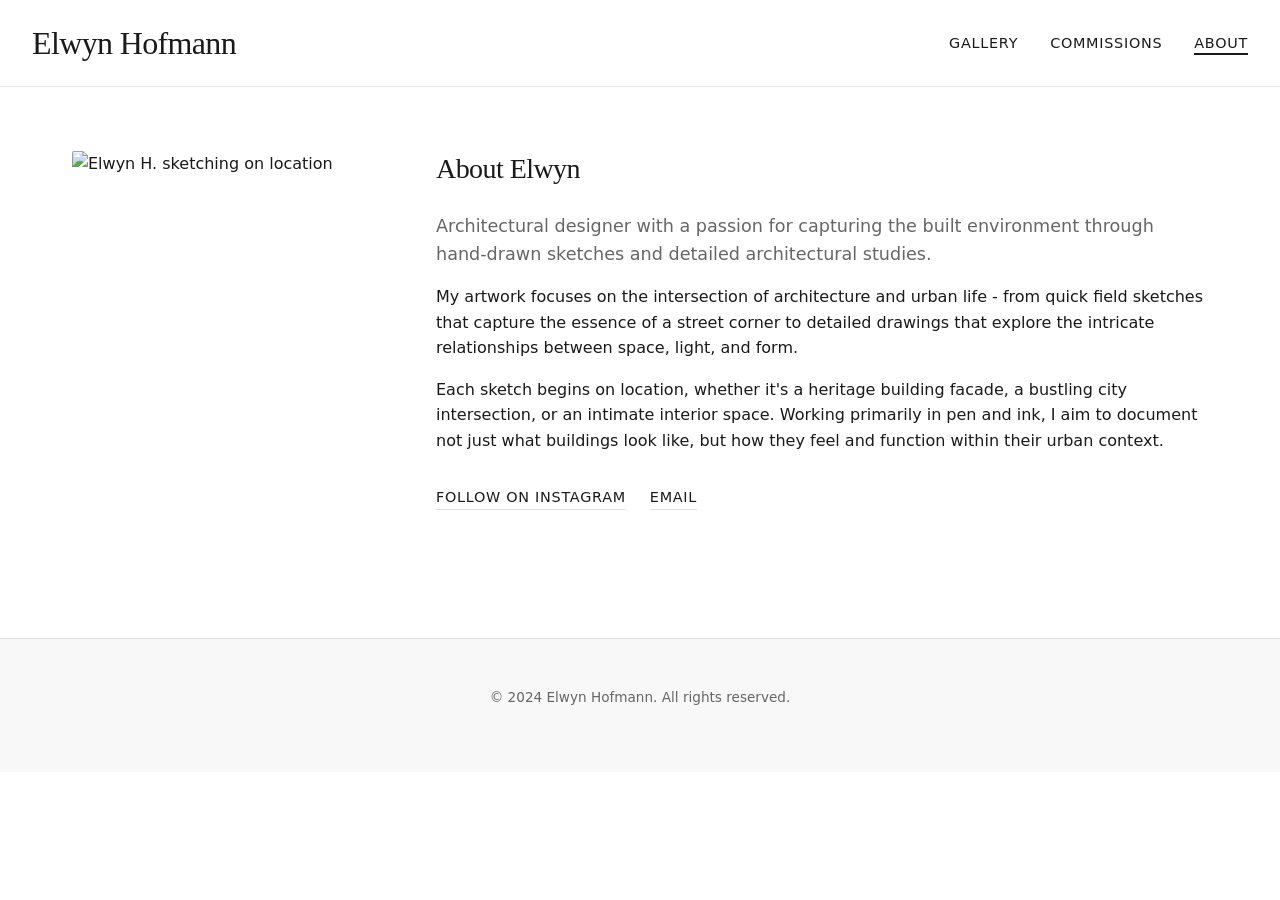
==== commit c3be412f: "Update about.html" ====
--- a/about.html
+++ b/about.html
@@ -33,35 +33,13 @@
                     <h2>About Elwyn</h2>
                     <p class="intro">Architectural designer with a passion for capturing the built environment through hand-drawn sketches and detailed architectural studies.</p>
                     
-                    <p>Currently pursuing a Master of Architecture Advanced + IPAL program at University of Florida while working as an architectural designer at Baker Barrios Architects, specializing in healthcare and entertainment design.</p>
-                    
                     <p>My artwork focuses on the intersection of architecture and urban life - from quick field sketches that capture the essence of a street corner to detailed drawings that explore the intricate relationships between space, light, and form.</p>
                     
-                    <p>Each piece begins on location, whether it's a heritage building facade, a bustling city intersection, or an intimate interior space. Working primarily in pen and ink, I aim to document not just what buildings look like, but how they feel and function within their urban context.</p>
+                    <p>Each sketch begins on location, whether it's a heritage building facade, a bustling city intersection, or an intimate interior space. Working primarily in pen and ink, I aim to document not just what buildings look like, but how they feel and function within their urban context.</p>
                     
                     <div class="social-links">
-                        <a href="https://instagram.com/elwynh" target="_blank" rel="noopener">Follow on Instagram</a>
-                        <a href="mailto:hello@elwynh.com">hello@elwynh.com</a>
-                    </div>
-                </div>
-            </div>
-        </section>
-
-        <section class="process-section">
-            <div class="process-container">
-                <h3>My Process</h3>
-                <div class="process-grid">
-                    <div class="process-item">
-                        <h4>Field Work</h4>
-                        <p>I begin every piece on location, spending time observing how light, shadow, and human activity interact with architectural forms.</p>
-                    </div>
-                    <div class="process-item">
-                        <h4>Initial Sketch</h4>
-                        <p>Quick gesture drawings capture the essential character and proportions, focusing on what makes each space unique.</p>
-                    </div>
-                    <div class="process-item">
-                        <h4>Detailed Study</h4>
-                        <p>Back in the studio, I develop selected sketches into more detailed drawings, refining line quality and spatial relationships.</p>
+                        <a href="https://instagram.com/elwynh.art" target="_blank" rel="noopener">Follow on Instagram</a>
+                        <a href="mailto:elwynchofmann@gmail.com">EMAIL</a>
                     </div>
                 </div>
             </div>
--- a/css/style.css
+++ b/css/style.css
@@ -438,6 +438,99 @@
     margin-top: var(--spacing-md);
 }
 
+/* NEW: Pricing Section */
+.pricing-container {
+    text-align: center;
+}
+
+.pricing-intro {
+    color: var(--medium-gray);
+    max-width: 600px;
+    margin: var(--spacing-md) auto var(--spacing-xl);
+    font-size: 1.05rem;
+}
+
+.pricing-grid {
+    display: grid;
+    gap: var(--spacing-lg);
+    margin-top: var(--spacing-xl);
+}
+
+.pricing-card {
+    border: 1px solid var(--border-gray);
+    border-radius: var(--border-radius);
+    padding: var(--spacing-lg);
+    transition: var(--transition);
+    text-align: center;
+    position: relative;
+    background: white;
+}
+
+.pricing-card:hover {
+    box-shadow: var(--shadow);
+    transform: translateY(-2px);
+}
+
+.pricing-card.featured {
+    border-color: var(--primary-black);
+    border-width: 2px;
+}
+
+.pricing-card h4 {
+    font-size: 1.5rem;
+    margin-bottom: var(--spacing-sm);
+    color: var(--primary-black);
+}
+
+.size-description {
+    color: var(--medium-gray);
+    margin-bottom: var(--spacing-md);
+    font-size: 0.9rem;
+    line-height: 1.5;
+}
+
+.price {
+    font-size: 2rem;
+    font-weight: 600;
+    color: var(--primary-black);
+    margin-bottom: var(--spacing-xs);
+    font-family: var(--font-serif);
+}
+
+.includes {
+    color: var(--medium-gray);
+    font-size: 0.85rem;
+    margin: 0;
+}
+
+.popular-badge {
+    position: absolute;
+    top: -10px;
+    right: var(--spacing-md);
+    background: var(--primary-black);
+    color: white;
+    padding: var(--spacing-xs) var(--spacing-sm);
+    border-radius: var(--border-radius);
+    font-size: 0.75rem;
+    text-transform: uppercase;
+    letter-spacing: 0.05em;
+    font-weight: 600;
+}
+
+.custom-size-note {
+    margin-top: var(--spacing-xl);
+    padding: var(--spacing-lg);
+    background: var(--light-gray);
+    border-radius: var(--border-radius);
+    border: 1px solid var(--border-gray);
+}
+
+.custom-size-note p {
+    margin: 0;
+    color: var(--medium-gray);
+    text-align: center;
+}
+
 /* Timeline */
 .process-timeline {
     padding: var(--spacing-xxl) 0;
@@ -540,6 +633,28 @@
     min-height: 120px;
 }
 
+/* NEW: File Input Styles */
+.file-input {
+    padding: var(--spacing-sm) !important;
+    border: 2px dashed var(--border-gray) !important;
+    background: var(--light-gray);
+    cursor: pointer;
+    transition: var(--transition);
+}
+
+.file-input:hover,
+.file-input:focus {
+    border-color: var(--primary-black) !important;
+    background: white;
+}
+
+.form-help {
+    color: var(--medium-gray);
+    font-size: 0.85rem;
+    margin-top: var(--spacing-xs);
+    margin-bottom: 0;
+}
+
 .success-message {
     background: var(--light-gray);
     padding: var(--spacing-lg);
@@ -649,6 +764,10 @@
         grid-template-columns: repeat(2, 1fr);
     }
     
+    .pricing-grid {
+        grid-template-columns: repeat(2, 1fr);
+    }
+    
     .process-grid {
         grid-template-columns: repeat(3, 1fr);
     }
@@ -670,6 +789,10 @@
         grid-template-columns: repeat(3, 1fr);
     }
     
+    .pricing-grid {
+        grid-template-columns: repeat(4, 1fr);
+    }
+    
     .artwork-item img {
         height: 320px; /* Consistent across desktop */
     }
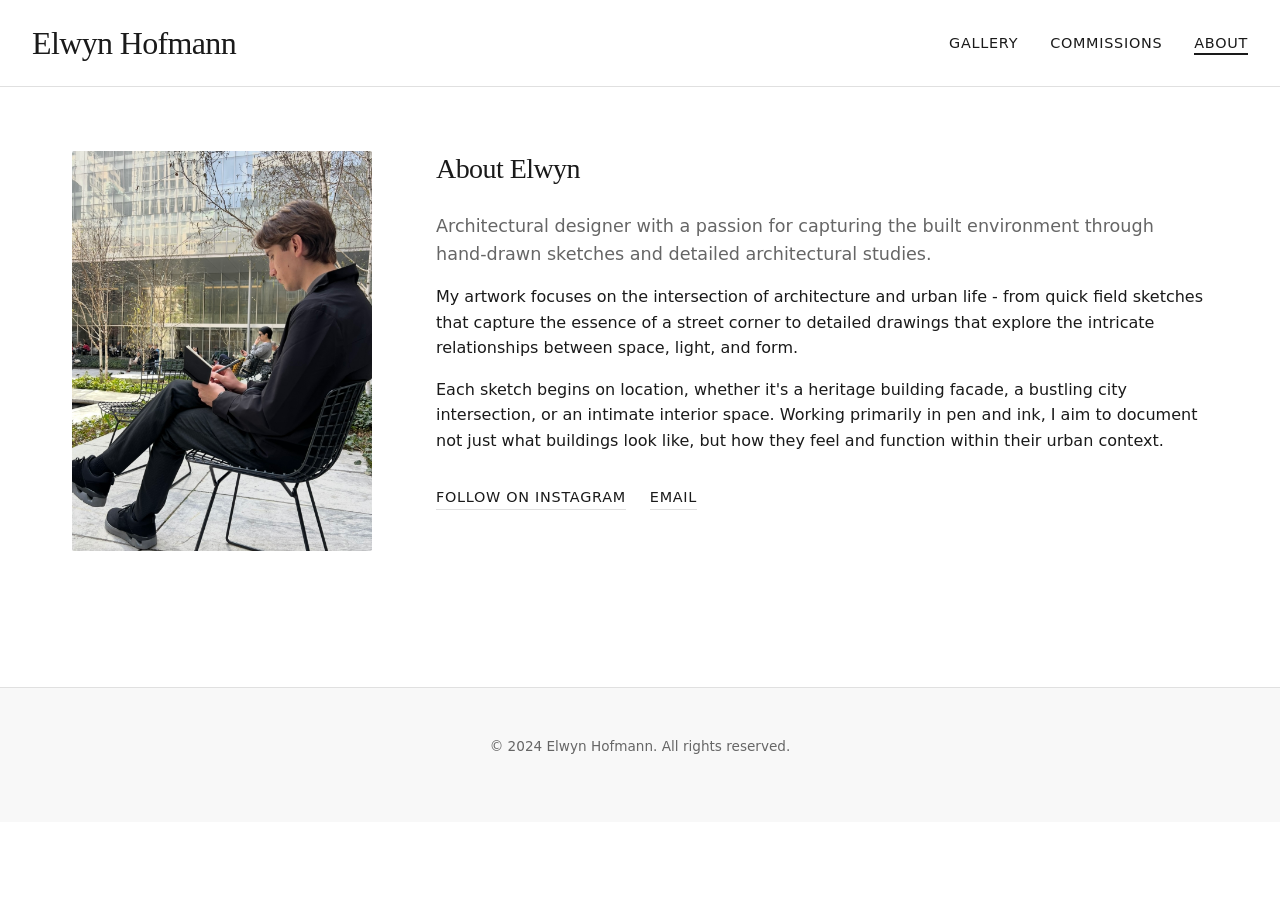
==== commit dcec498d: "Update about.html" ====
--- a/about.html
+++ b/about.html
@@ -27,7 +27,7 @@
         <section class="about-hero">
             <div class="about-content">
                 <div class="about-image">
-                    <img src="images/profile/elwyn-profile.jpg" alt="Elwyn H. sketching on location" loading="lazy">
+                    <img src="images/IMG_7720.jpg" alt="Elwyn H. sketching on location" loading="lazy">
                 </div>
                 <div class="about-text">
                     <h2>About Elwyn</h2>
@@ -39,7 +39,7 @@
                     
                     <div class="social-links">
                         <a href="https://instagram.com/elwynh.art" target="_blank" rel="noopener">Follow on Instagram</a>
-                        <a href="mailto:elwynchofmann@gmail.com">EMAIL</a>
+                        <a href="mailto:elwynchofmann@gmail.com">Email</a>
                     </div>
                 </div>
             </div>
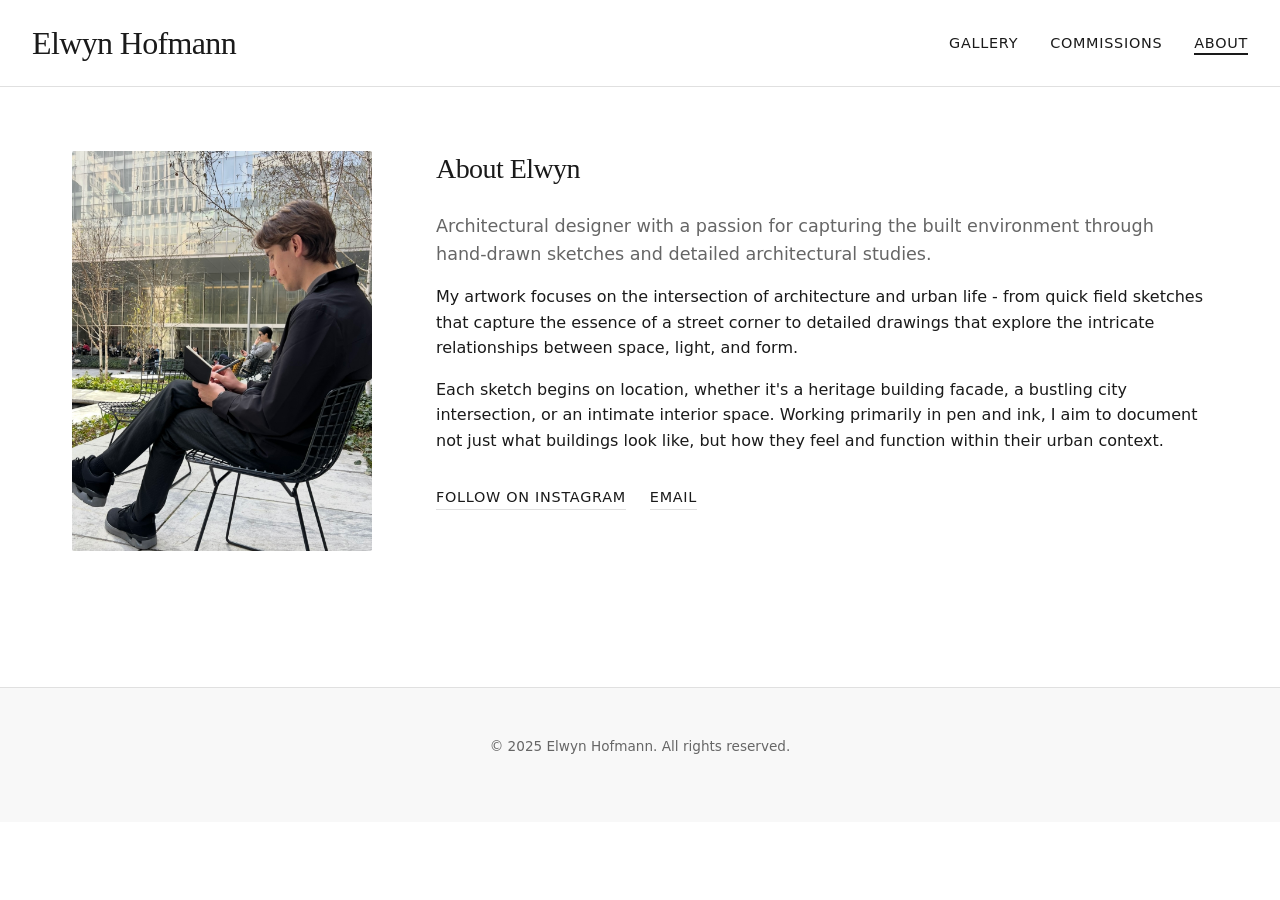
==== commit b46c7215: "Update about.html" ====
--- a/about.html
+++ b/about.html
@@ -47,7 +47,7 @@
     </main>
 
     <footer>
-        <p>&copy; 2024 Elwyn Hofmann. All rights reserved.</p>
+        <p>&copy; 2025 Elwyn Hofmann. All rights reserved.</p>
     </footer>
 </body>
 </html>
